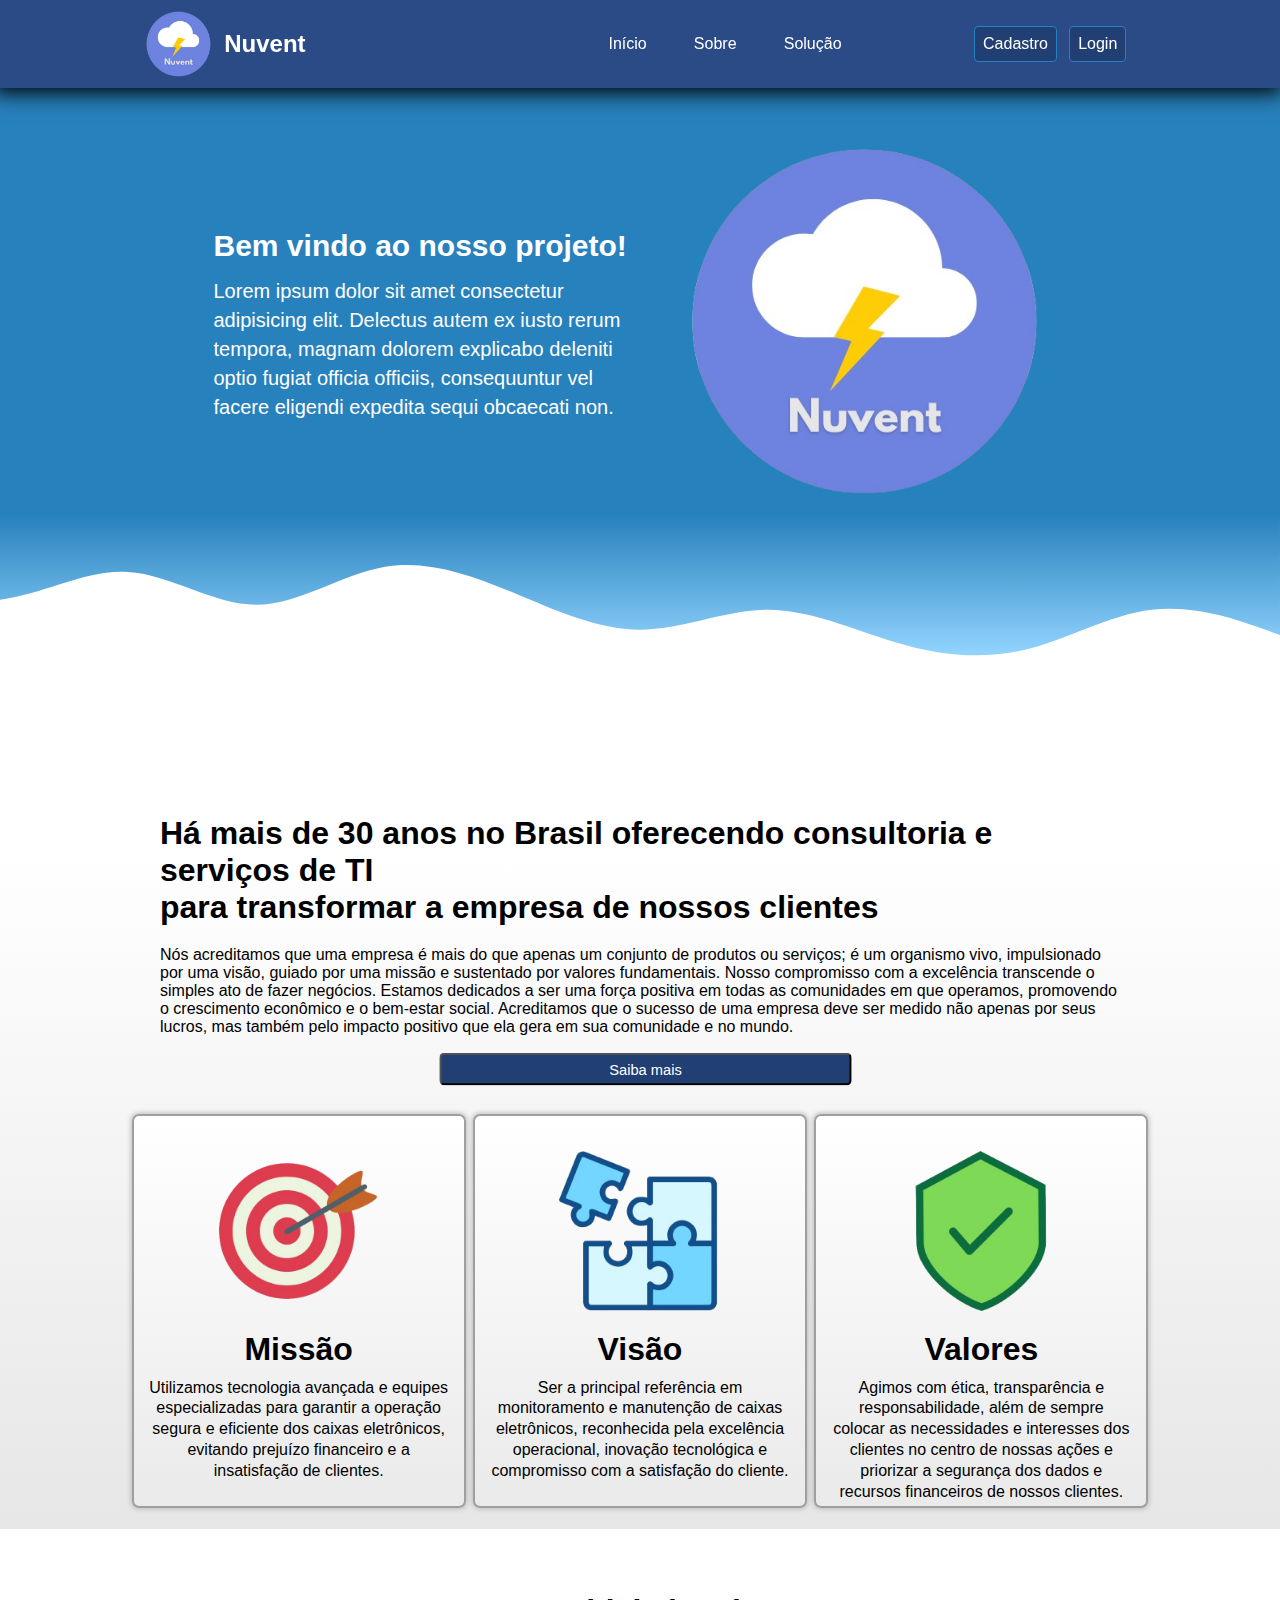
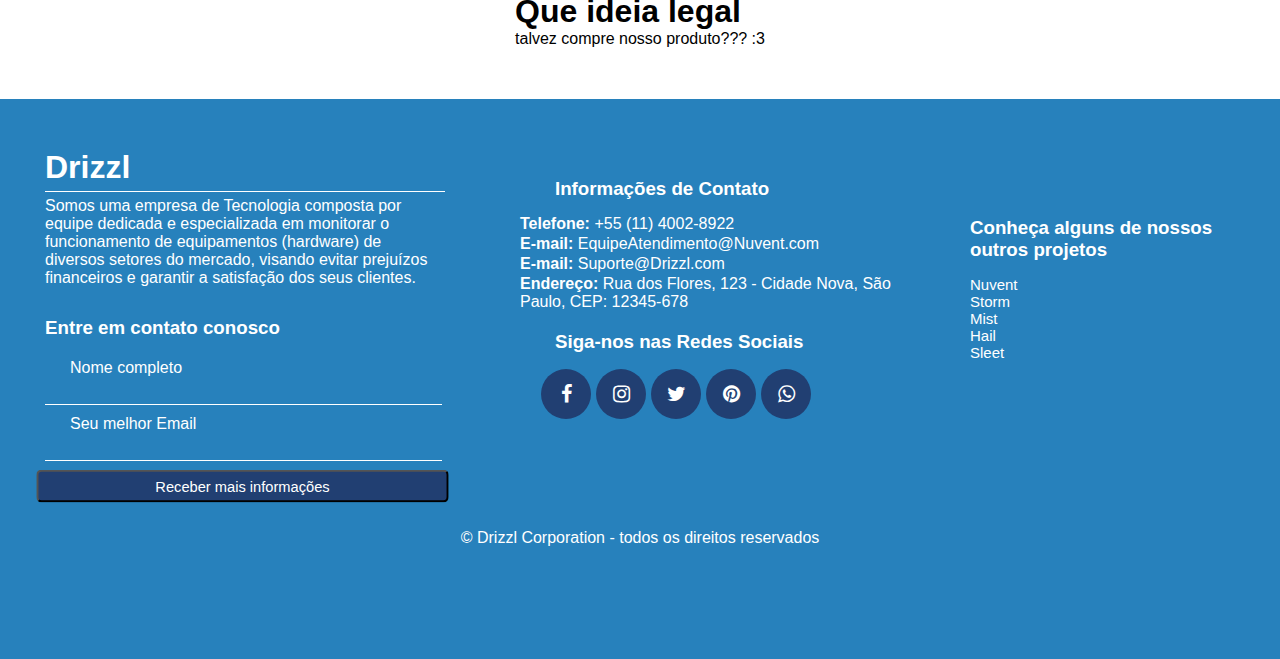
==== index.html @ a935437d "alterações no layout" ====
<!DOCTYPE html>
<html lang="pt-br">
	<head>
		<meta charset="UTF-8" />
		<meta name="viewport" content="width=device-width, initial-scale=1.0" />
		<link rel="stylesheet" href="style.css" />
		<link rel="stylesheet" href="footer.css">
		<link rel="shortcut icon" href="assets/logo-nuvent.png" type="image/x-icon">

		<link rel='stylesheet' href='//maxcdn.bootstrapcdn.com/font-awesome/4.3.0/css/font-awesome.min.css'>
		<title>Home | Nuvent</title>
	</head>
	<body>
		<section class="header">
			<div class="branding">
				<img src="assets/logo-nuvent.png" alt="Logo" />
				<h2>Nuvent</h2>
			</div>
			<ul>
				<li>Início</li>
				<li>Sobre</li>
				<li>Solução</li>
			</ul>
			<div class="loginCadastro">
				<span>Cadastro</span>
				<span><a href="login.html">Login</a></span>
			</div>
		</section>

		<section class="conteudo">
			<div class="banner">
				<div class="textoBanner">
					<h1>Bem vindo ao nosso projeto!</h1>
					<p>Lorem ipsum dolor sit amet consectetur adipisicing elit. Delectus autem ex iusto rerum tempora, magnam dolorem explicabo deleniti optio fugiat officia officiis, consequuntur vel facere eligendi expedita sequi obcaecati non.</p>
				</div>
				<div class="logoBanner">
					<img src="assets/logo-nuvent.png" alt="">
				</div>
			</div>
			
			<img src="assets/wave.svg" alt="">

			<div class="sobre">

				<div class="sobre_introducao">

					<h1 class="sobre_headline">Há mais de 30 anos no Brasil oferecendo consultoria e serviços de TI<br>para transformar a empresa de nossos clientes</h1>
					<p class="sobre_descricao">Nós acreditamos que uma empresa é mais do que apenas um conjunto de produtos ou serviços; é um organismo vivo, impulsionado por uma visão, guiado por uma missão e sustentado por valores fundamentais. Nosso compromisso com a excelência transcende o simples ato de fazer negócios. Estamos dedicados a ser uma força positiva em todas as comunidades em que operamos, promovendo o crescimento econômico e o bem-estar social. Acreditamos que o sucesso de uma empresa deve ser medido não apenas por seus lucros, mas também pelo impacto positivo que ela gera em sua comunidade e no mundo.</p>

					<button>Saiba mais</button>
					
				</div>
				



				<div class="sobre_missao">
					<div class="item">
						<img src="assets/Missao.png" alt="Missão">
						<h1>Missão</h1>
						<p>Utilizamos tecnologia avançada e equipes especializadas para garantir a operação segura e eficiente dos caixas eletrônicos, evitando prejuízo financeiro e a insatisfação de clientes.</p>
					</div>

					<div class="item">
						<img src="assets/Valores.png" alt="Visão">
						<h1>Visão</h1>
						<p>Ser a principal referência em monitoramento e manutenção de caixas eletrônicos, reconhecida pela excelência operacional, inovação tecnológica e compromisso com a satisfação do cliente.</p>
					</div>

					<div class="item">
						<img src="assets/Visao.png" alt="Valores">
						<h1>Valores</h1>
						<p>Agimos com ética, transparência e responsabilidade, além de sempre colocar as necessidades e interesses dos clientes no centro de nossas ações e priorizar a segurança dos dados e recursos financeiros de nossos clientes.</p>
					</div>
				</div>
				
			</div>

				<!--  TEXTO PARA PREENCHER O SOBRE
					missão:
					Utilizamos tecnologia avançada e equipes especializadas para garantir a operação segura e eficiente dos caixas eletrônicos, evitando prejuízo financeiro e a insatisfação de clientes.

					visão:
					Ser a principal referência em monitoramento e manutenção de caixas eletrônicos, reconhecida pela excelência operacional, inovação tecnológica e compromisso com a satisfação do cliente.

					valores:
					Agimos com ética, transparência e responsabilidade, além de sempre colocar as necessidades e interesses dos clientes no centro de nossas ações e priorizar a segurança dos dados e recursos financeiros de nossos clientes. 
				-->
			</div>

			<div class="solucao">
				<h1>Que ideia legal</h1>
				<p>talvez compre nosso produto??? :3</p>
			</div>
		</section>

		<section class="footer">
			<div class="conteudo">
				<div class="sobre_empresa">
					<h1>Drizzl</h1>
					<p class="descriao_empresa">Somos uma empresa de Tecnologia composta por equipe dedicada e especializada em monitorar o funcionamento de equipamentos (hardware) de diversos setores do mercado, visando evitar prejuízos financeiros e garantir a satisfação dos seus clientes.</p>
	
					<div class="entre_em_contato">
						<h3>Entre em contato conosco</h3>
						
	
							<p>Nome completo</p>
							<input type="text" id="nome_para_contato"/>
						
							<p>Seu melhor Email</p>
							<input type="text" id="email_para_contato"/>
						
	
						<button onclick="ReceberMaisInformacoes()">Receber mais informações</button>
					</div>
					
				</div>
	
				<div class="links">
					<div class="texto">
						<h3>Informações de Contato</h3>
						<p><b>Telefone:</b> +55 (11) 4002-8922</p>
						<p><b>E-mail:</b> EquipeAtendimento@Nuvent.com</p>
						<p><b>E-mail:</b> Suporte@Drizzl.com</p>
						<p><b>Endereço:</b> Rua dos Flores, 123 - Cidade Nova, São Paulo, CEP: 12345-678</p>
	
						<h3>Siga-nos nas Redes Sociais</h3>
							 <!--Insira este link entre as tags <head> do seu html p exibir os icones-->
			
								<!-- -->
									<ul class="redes-sociais">
								
									<li><a href="link" target="_blank"><i class="fa fa-facebook"></i></a></li> 
									<li><a href="link" target="_blank"><i class="fa fa-instagram"></i></a></li>  
									<li><a href="link" target="_blank"><i class="fa fa-twitter"></i></a></li>   
									<li><a href="link" target="_blank"><i class="fa fa-pinterest"></i></a></li>  
									<li><a href="link" target="_blank"><i class="fa fa-whatsapp"></i></a></li>  
								
									</ul>
								
					</div>
					<div class="lista">
						<h3>Conheça alguns de nossos outros projetos</h3> <!-- tudo com tema de chuva pra combinar kkkk-->
						<p>Nuvent</p>
						<p>Storm</p><!-- Tempestade -->
						<p>Mist</p><!-- Neblina -->
						<p>Hail</p> <!-- Granizo -->
						<p>Sleet</p> <!-- Chuva congelada -->
					</div>
				</div>
			</div>
			 
	
			<p style="color: #fff;">&copy; Drizzl Corporation - todos os direitos reservados</p>
	
		</section>
	</body>
</html>
---- style.css ----
* {
    margin: 0;
    font-family: "Roboto", sans-serif;
}

a {
    text-decoration: none;
    color: inherit;
}

/* Bloco Header - Início */

.header {
    background-color: #2a4b85;
    display: flex;
    flex-direction: row;
    width: 100%;
    padding: 0.5% 0;
    align-items: center;
    justify-content: space-around;

    position: fixed;
    top: 0;
    left: 0;
    width: 100%;
    z-index: 999;
    box-shadow: -3px 0px 20px 5px;
}

ul {
    display: flex;
    justify-content: space-around;
    list-style: none;
    padding: 0.36%;
    color: white;
    border-radius: 4px;
}

li {
    margin: 0 10%;
    padding: 7%;
    transition: all 0.2s ease-in-out;
}

li:hover {
    background-color: #213f72;
    border-radius: 5px;
    box-shadow: 0 0 3px black;
    cursor: pointer;
    transform: scale(110%);
    transition: all 0.3s ease-in-out;
}

.loginCadastro {
    display: flex;
    justify-content: end;
    width: 10%;
}

.loginCadastro span {
    margin-right: 10%;
    color: white;
    background-color: #213f72;
    padding: 6%;
    border-radius: 4px;
    border: solid #2781bc;
    border-width: 1px;
    transition: all 0.2s ease-in-out;
}

.loginCadastro span:hover {
    box-shadow: 0 0 3px black;
    cursor: pointer;
    transform: scale(110%);
    transition: all 0.2s ease-in-out;
}

.header .branding img {
    height: 4.7rem;
    margin-right: 5%;
}

.branding {
    display: flex;
    align-items: center;
    color: white;
}

a{
    color: #fff;
    text-decoration: none;
}
/* Bloco Header - Fim */

section.conteudo {
    margin-bottom: 4%;
    display: flex;
    justify-content: center;
    flex-direction: column;
    align-items: center;
}

section.conteudo div {
    margin: 0 0;
    margin-top: 5%;
}

/* BANNER */

.banner {
    display: flex;
    flex-direction: row;
    align-items: center;
    justify-content: center;
    height: 50vh;
    width: 100%;
    background-color: #2781bc;
    margin: 0;
    color: white;
    transform: translate(0, 2px);
    box-shadow: 0 -400px 0 200px #2781bc;
}

.textoBanner h1, .textoBanner p {
    margin: 2% 0;
    margin-right: 5%;
    line-height: 145%;
    font-size: 20px;
}

.textoBanner h1 {
    font-size: 30px;
}

section.conteudo img {
    z-index: 2;
}

.textoBanner {
    width: 35%;
}

.logoBanner img {
    height: 45vh;
}

/* SOBRE */

.conteudo .sobre {
    display: flex;
    align-items: center;
    justify-content: center;
    flex-direction: column;
    width: 100%;
    height: 800px;

    background: rgb(230,230,230);
    background: linear-gradient(0deg, rgba(230,230,230,0.9853992622439601) 0%, rgba(255,255,255,1) 85%);
    
}

.conteudo .sobre .sobre_introducao{
    display: flex;
    align-items: center;
    justify-content: center;
    flex-direction: column;
    width: 75%;
}

.conteudo .sobre .sobre_introducao p{
    margin-top: 20px;
    margin-bottom: 10px;
}

.conteudo .sobre .sobre_introducao button{
    margin-top: 8px;
    margin-bottom: 30px;
}
.conteudo .sobre_missao{
    
    display: flex;
    justify-content: space-around;
    align-items: start;
    width: 80%;
    height: auto;
    margin-top: 0;
}

.conteudo .sobre .item {
    display: flex;
    align-items: center;
    justify-content: start;
    flex-direction: column;
    border: solid rgb(159, 159, 159);
    border-width: 2px;
    border-radius: 7px;
    margin-top: 0;


    width: 300px;
    height: 360px;

    padding: 15px;

    box-shadow: #bbbaba 0px 0px 5px 1px;
}

.conteudo .sobre #facaParte{
    margin-top: 20px;
    margin-bottom: 10px;
}
.conteudo .sobre .item img {
    width: 200px;
    object-fit: cover;
}

.conteudo .sobre .item p {
    text-align: center;
    line-height: 130%;
    margin-top: 10px;
}

.conteudo .sobre .item {
    background: rgb(255,255,255);
    background: linear-gradient(180deg, rgba(255,255,255,1) 0%, rgb(234, 234, 234) 100%); 
    
}
---- footer.css ----
*{
    margin: 0;
    font-family: "Roboto", sans-serif;
}
.footer{
    
    background-color: #2781bc;

    display: flex;
    align-items: center;
    justify-content: start;
    flex-direction: column;

    padding-top: 20px;

    height: 60vh;
}
.footer .conteudo{
    display: flex;
    flex-direction: row;
}
/* SOBRE A EMPRESA*/

.footer .conteudo .sobre_empresa{
    width: 400px;
    height: 350px;
    color: #fff;

    padding: 30px;
}

.footer .conteudo .sobre_empresa .descriao_empresa{
    border-top: 1px solid #fff;
    margin-top: 5px;
    padding-top: 5px;
    
}


.footer .conteudo .sobre_empresa .entre_em_contato{
    margin-top: 30px;
    
}

.footer .conteudo .sobre_empresa .entre_em_contato h3{
    margin-bottom: 20px;
}

input{
    
    border: none; /* Remove as bordas padrão */
    border-bottom: 1px solid white; /* Define a borda inferior branca com 1 pixel de largura */
    outline: none; /* Remove a borda de foco quando o input está selecionado */
    color: #fff;
    background-color: #2781bc;
    width: 375px;
    height: 25px;
    padding-left: 20px; 
    margin-bottom: 10px;
}

.footer .conteudo .sobre_empresa .entre_em_contato p{
    
    padding-left: 10px;
    margin: 0 0 0 15px ;
     /*pro conteúdo ficar com aquela estilização de invadir o campo anterior*/
    

}

button{
    background-color: #213f72;
    color: #fff;
    width: 375px;
    height: 30px;
    border-radius: 5px;
    cursor: pointer;
    transform: scale(110%);
    transition: all 0.3s ease-in-out;

    margin-left: 10px;
}

/* LINKS */
.footer .conteudo .links{
    width: 750px;
    height: 300px;
    display: flex;
    align-items: center;
    justify-content: space-around;
   
    color:#fff; 
    padding: 20px;
}

.footer .conteudo .links .lista{
    width: 250px;
    
}

.footer .conteudo .links .lista h3{
    margin-bottom: 15px;
}

.footer .conteudo .links .texto h3{
    margin-bottom: 15px;
    margin-top: 20px;
    margin-left: 35px;
}

.footer .conteudo .links .lista p{
    cursor: pointer;
    font-size: 15px;
    
}

.footer .conteudo .links .lista p:hover{
    background-color: #213f72;
    padding-left: 15px;
}

.footer .conteudo .links .texto{
    width: 400px;
}

.footer .conteudo .links .texto p{
    margin-top: 2px;
}

/* -------------- ICONES DE REDES SOCIAIS ---------------- */
/**/.redes-sociais {
 
    list-style: none;
    display: table;
    margin: 0;
    width: 100%;
    justify-content: start;
  }
  
  .redes-sociais li {
  
    display: inline-block;
    padding: 0;
    margin-right: -15px;
    margin-left: 20px;
  }
   
  .redes-sociais li a {
  
    font-size: 20px;
    display: block;
    text-align: center;
    border-radius: 50px;
    width: 50px;
    height: 50px;
    line-height: 50px;
    background:#213f72;
    color: #ffffff;
    transition: 0.2s;
  
  }
  
  .redes-sociais li a i {
    line-height: 50px !important;
  }
  
  .redes-sociais.vertical {
    width: 50px;
  }

  .redes-sociais.vertical li a {
    background:#213f72;
    color: #ffffff;
  }
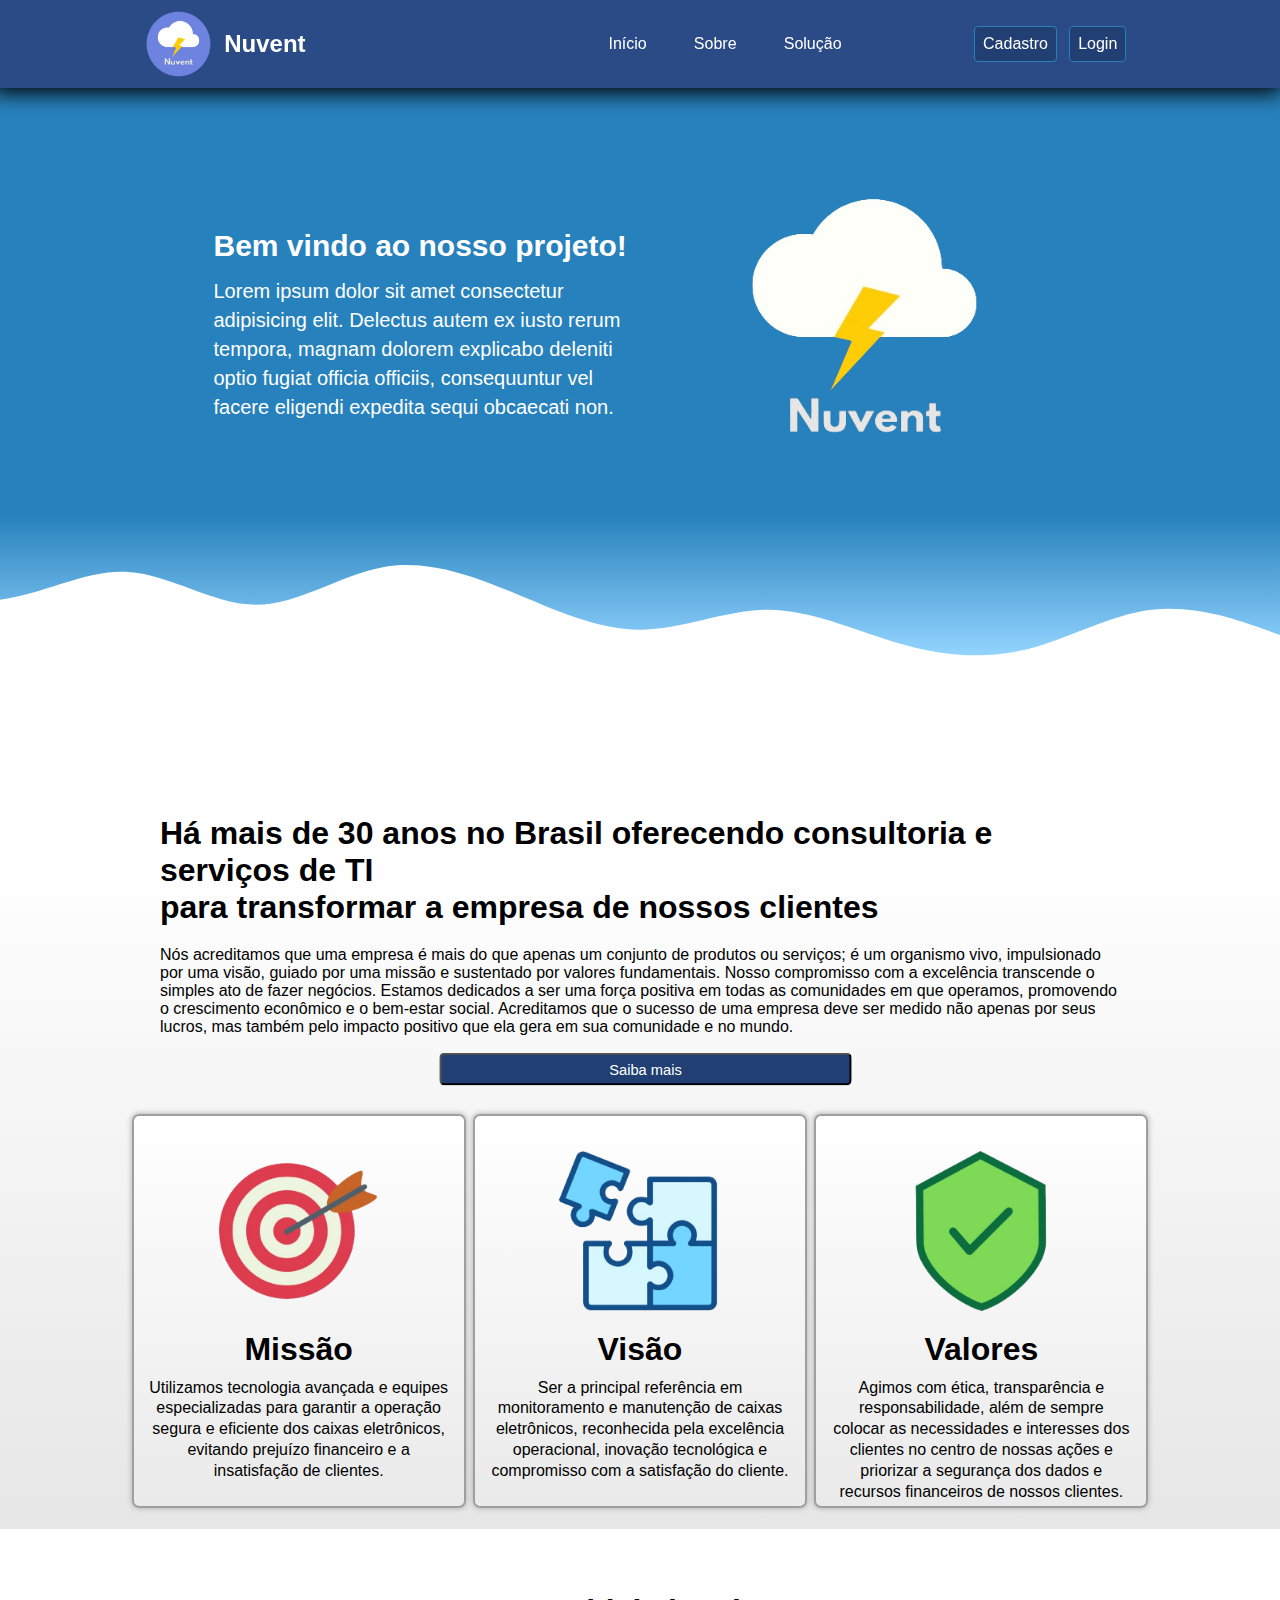
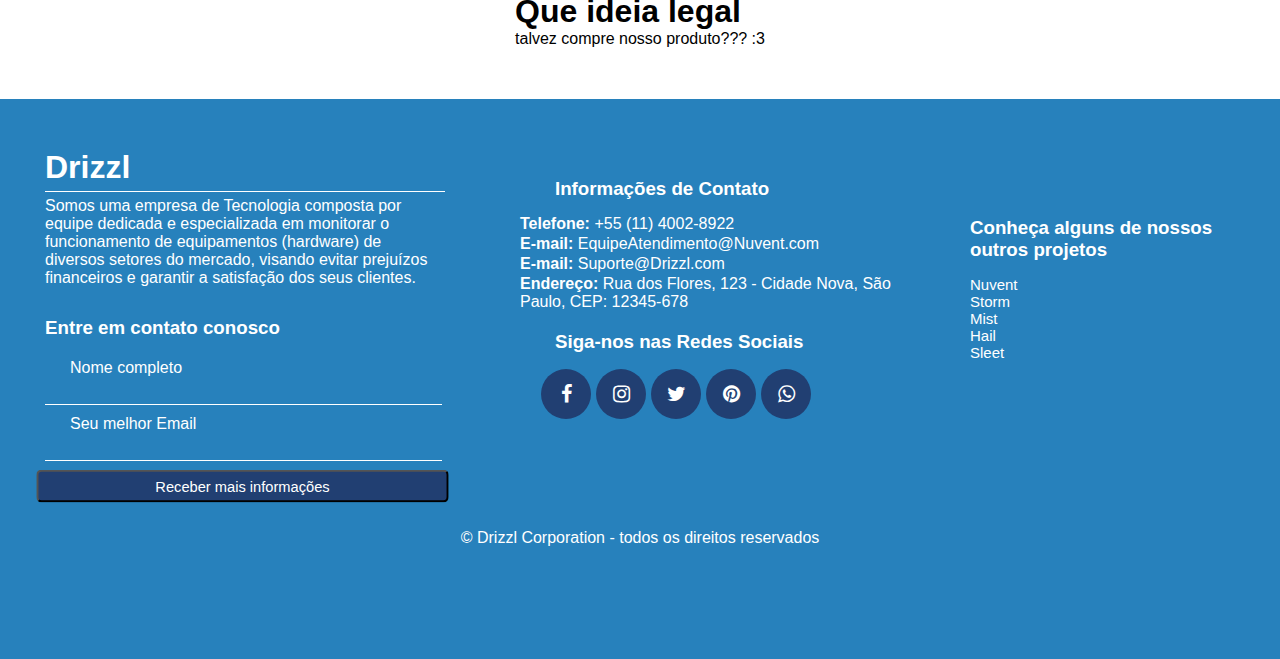
==== commit a46b2e62: "Alteração logo index" ====
--- a/index.html
+++ b/index.html
@@ -34,7 +34,7 @@
 					<p>Lorem ipsum dolor sit amet consectetur adipisicing elit. Delectus autem ex iusto rerum tempora, magnam dolorem explicabo deleniti optio fugiat officia officiis, consequuntur vel facere eligendi expedita sequi obcaecati non.</p>
 				</div>
 				<div class="logoBanner">
-					<img src="assets/logo-nuvent.png" alt="">
+					<img src="assets/logo-nuvent-semFundo.png" alt="">
 				</div>
 			</div>
 			
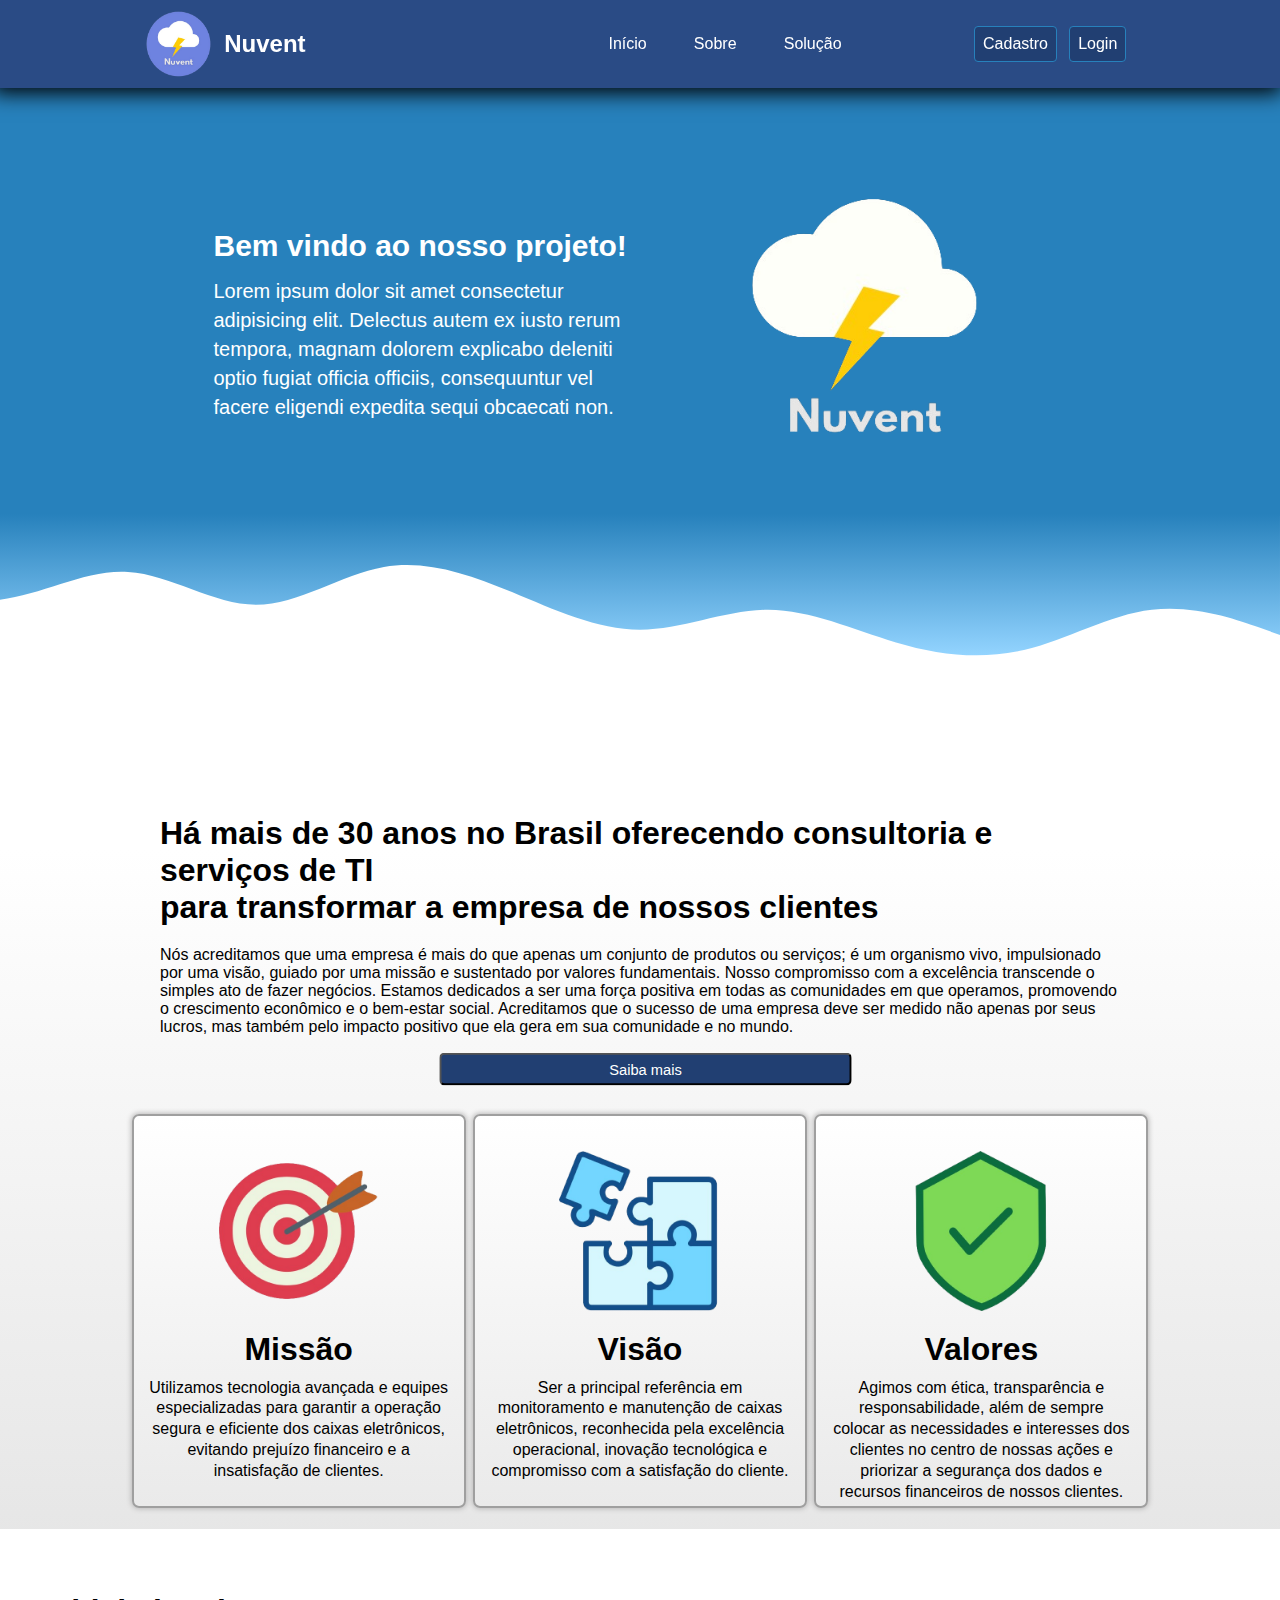
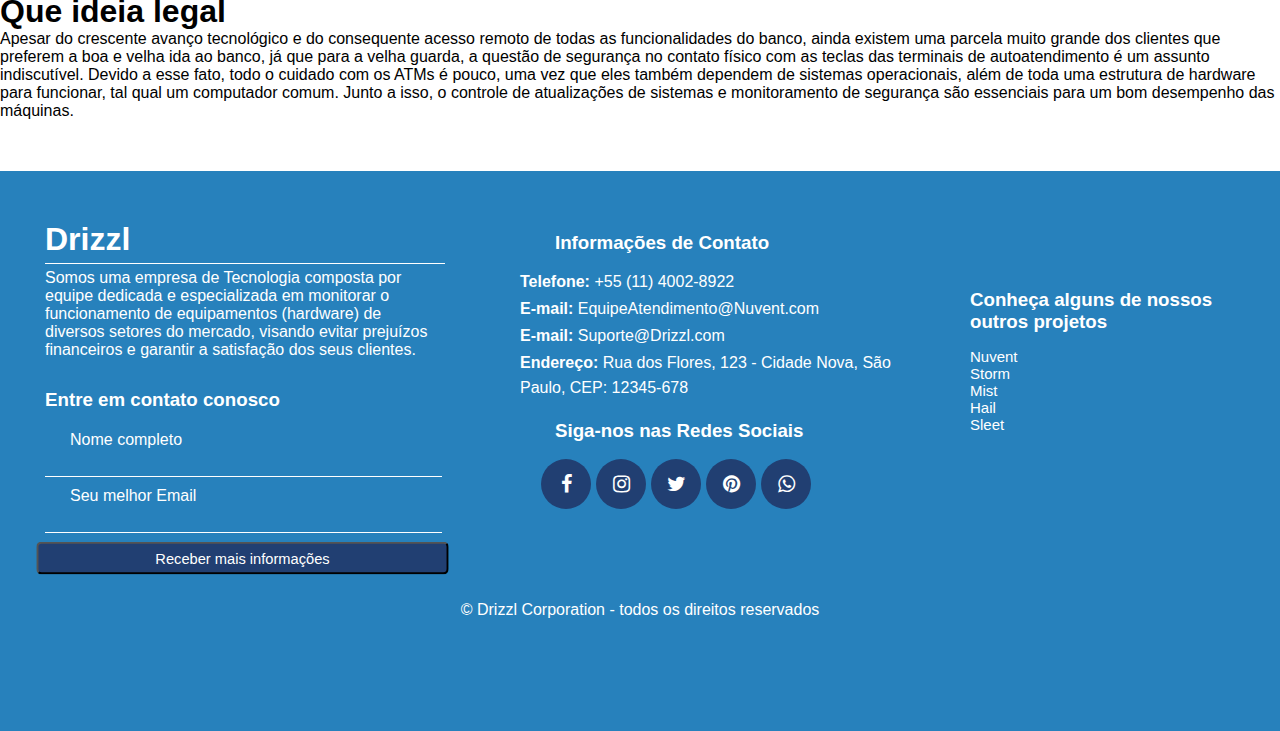
==== commit 6401d1eb: "texto problema-solução" ====
--- a/index.html
+++ b/index.html
@@ -76,21 +76,11 @@
 				
 			</div>
 
-				<!--  TEXTO PARA PREENCHER O SOBRE
-					missão:
-					Utilizamos tecnologia avançada e equipes especializadas para garantir a operação segura e eficiente dos caixas eletrônicos, evitando prejuízo financeiro e a insatisfação de clientes.
-
-					visão:
-					Ser a principal referência em monitoramento e manutenção de caixas eletrônicos, reconhecida pela excelência operacional, inovação tecnológica e compromisso com a satisfação do cliente.
-
-					valores:
-					Agimos com ética, transparência e responsabilidade, além de sempre colocar as necessidades e interesses dos clientes no centro de nossas ações e priorizar a segurança dos dados e recursos financeiros de nossos clientes. 
-				-->
 			</div>
 
 			<div class="solucao">
 				<h1>Que ideia legal</h1>
-				<p>talvez compre nosso produto??? :3</p>
+				<p>Apesar do crescente avanço tecnológico e do consequente acesso remoto de todas as funcionalidades do banco, ainda existem uma parcela muito grande dos clientes que preferem a boa e velha ida ao banco, já que para a velha guarda, a questão de segurança no contato físico com as teclas das terminais de autoatendimento  é um assunto indiscutível. Devido a esse fato, todo o cuidado com os ATMs é pouco, uma vez que eles também dependem de sistemas operacionais, além de toda uma estrutura de hardware para funcionar, tal qual um computador comum. Junto a isso, o controle de atualizações de sistemas e monitoramento de segurança são essenciais para um bom desempenho das máquinas.</p>
 			</div>
 		</section>
 
--- a/footer.css
+++ b/footer.css
@@ -125,6 +125,7 @@
 
 .footer .conteudo .links .texto p{
     margin-top: 2px;
+    line-height: 25px;
 }
 
 /* -------------- ICONES DE REDES SOCIAIS ---------------- */
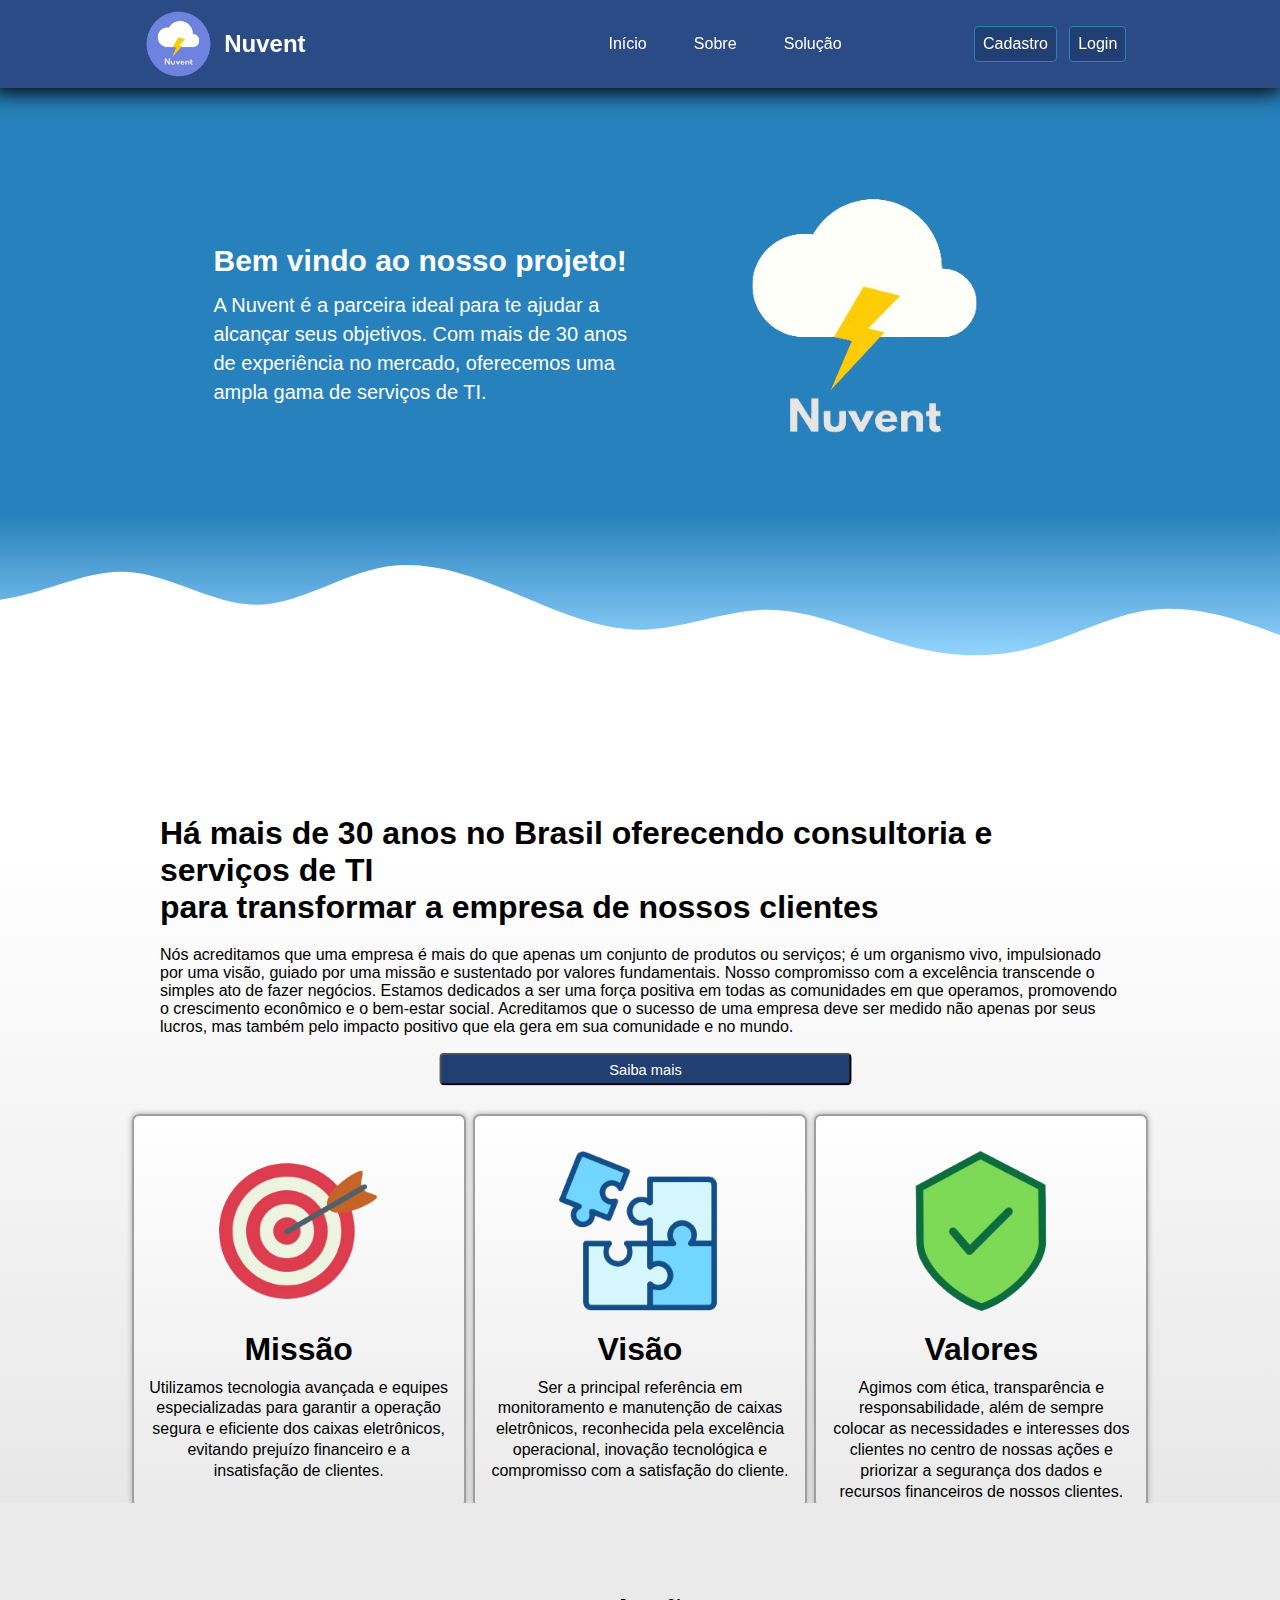
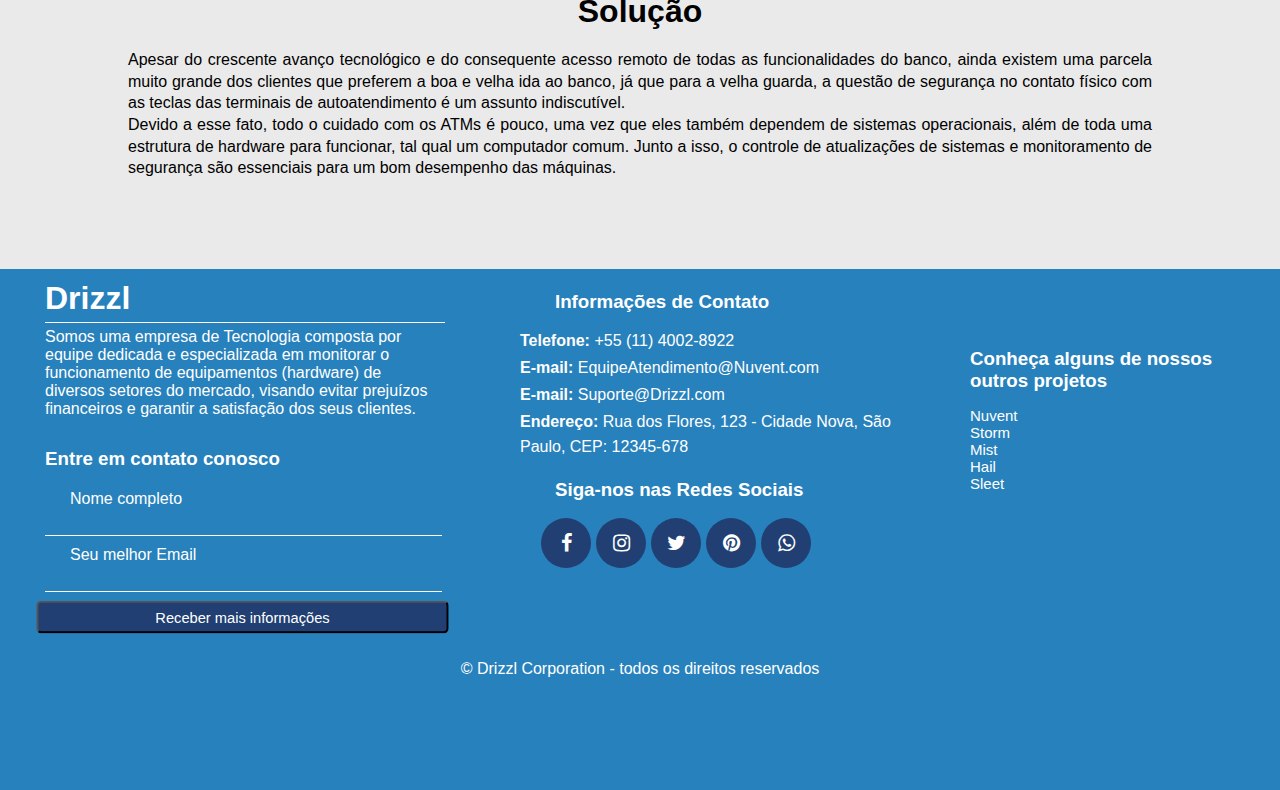
==== commit 644c9546: "adição de um texto ao banner e ajustes na solução" ====
--- a/index.html
+++ b/index.html
@@ -31,7 +31,7 @@
 			<div class="banner">
 				<div class="textoBanner">
 					<h1>Bem vindo ao nosso projeto!</h1>
-					<p>Lorem ipsum dolor sit amet consectetur adipisicing elit. Delectus autem ex iusto rerum tempora, magnam dolorem explicabo deleniti optio fugiat officia officiis, consequuntur vel facere eligendi expedita sequi obcaecati non.</p>
+					<p>A Nuvent é a parceira ideal para te ajudar a alcançar seus objetivos. Com mais de 30 anos de experiência no mercado, oferecemos uma ampla gama de serviços de TI.</p>
 				</div>
 				<div class="logoBanner">
 					<img src="assets/logo-nuvent-semFundo.png" alt="">
@@ -51,9 +51,6 @@
 					
 				</div>
 				
-
-
-
 				<div class="sobre_missao">
 					<div class="item">
 						<img src="assets/Missao.png" alt="Missão">
@@ -79,8 +76,9 @@
 			</div>
 
 			<div class="solucao">
-				<h1>Que ideia legal</h1>
-				<p>Apesar do crescente avanço tecnológico e do consequente acesso remoto de todas as funcionalidades do banco, ainda existem uma parcela muito grande dos clientes que preferem a boa e velha ida ao banco, já que para a velha guarda, a questão de segurança no contato físico com as teclas das terminais de autoatendimento  é um assunto indiscutível. Devido a esse fato, todo o cuidado com os ATMs é pouco, uma vez que eles também dependem de sistemas operacionais, além de toda uma estrutura de hardware para funcionar, tal qual um computador comum. Junto a isso, o controle de atualizações de sistemas e monitoramento de segurança são essenciais para um bom desempenho das máquinas.</p>
+				<h1>Solução</h1>
+				<p>Apesar do crescente avanço tecnológico e do consequente acesso remoto de todas as funcionalidades do banco, ainda existem uma parcela muito grande dos clientes que preferem a boa e velha ida ao banco, já que para a velha guarda, a questão de segurança no contato físico com as teclas das terminais de autoatendimento  é um assunto indiscutível.</p>
+				<p>Devido a esse fato, todo o cuidado com os ATMs é pouco, uma vez que eles também dependem de sistemas operacionais, além de toda uma estrutura de hardware para funcionar, tal qual um computador comum. Junto a isso, o controle de atualizações de sistemas e monitoramento de segurança são essenciais para um bom desempenho das máquinas.</p>
 			</div>
 		</section>
 
--- a/style.css
+++ b/style.css
@@ -224,4 +224,25 @@
     background: rgb(255,255,255);
     background: linear-gradient(180deg, rgba(255,255,255,1) 0%, rgb(234, 234, 234) 100%); 
     
+}
+
+/* SOLUÇÃO */
+.solucao {
+    display: flex;
+    flex-direction: column;
+    justify-content: center;
+    align-items: center;
+    background-color: rgb(234, 234, 234);
+    box-shadow: 0 0 0 90px rgb(234, 234, 234);
+}
+
+.solucao h1{
+    text-align: center;
+    margin-bottom: 1.5%;
+}
+
+.solucao p {
+    text-align: justify;
+    margin: 0 10%;
+    line-height: 135%;
 }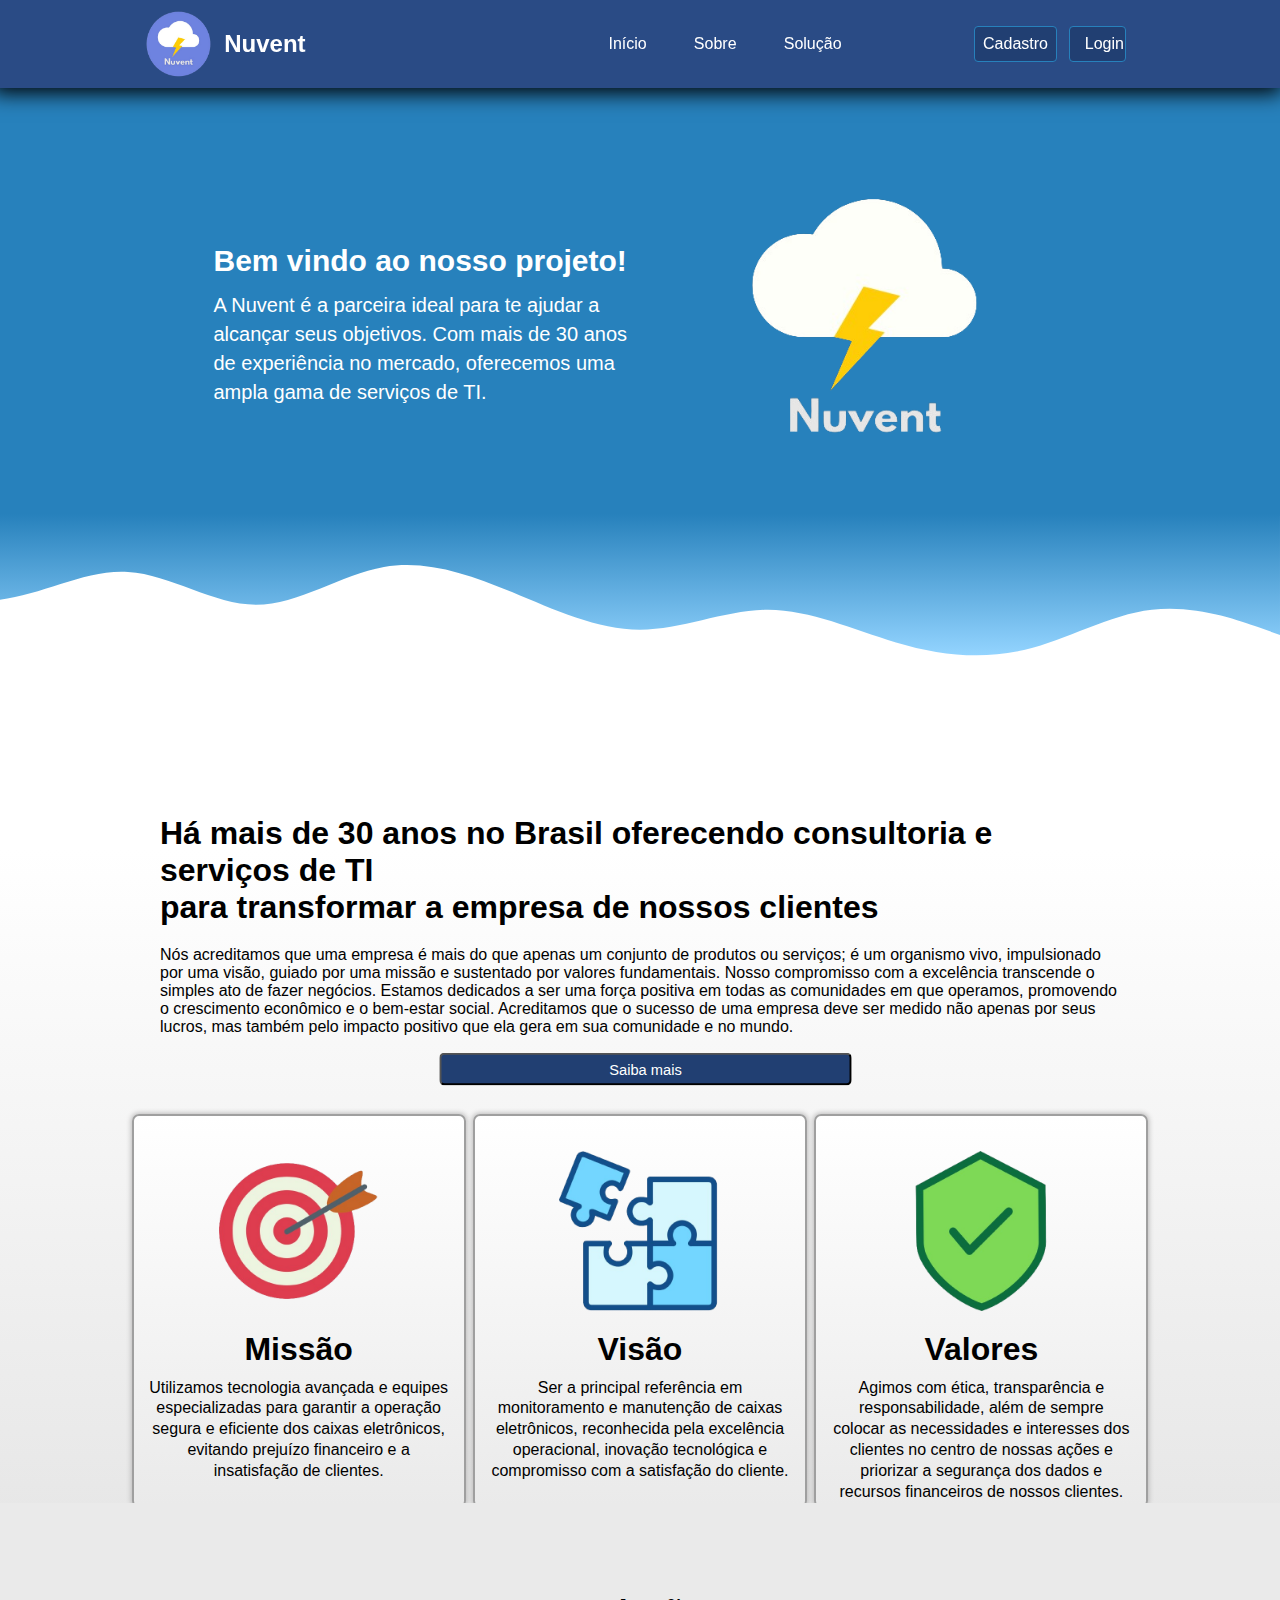
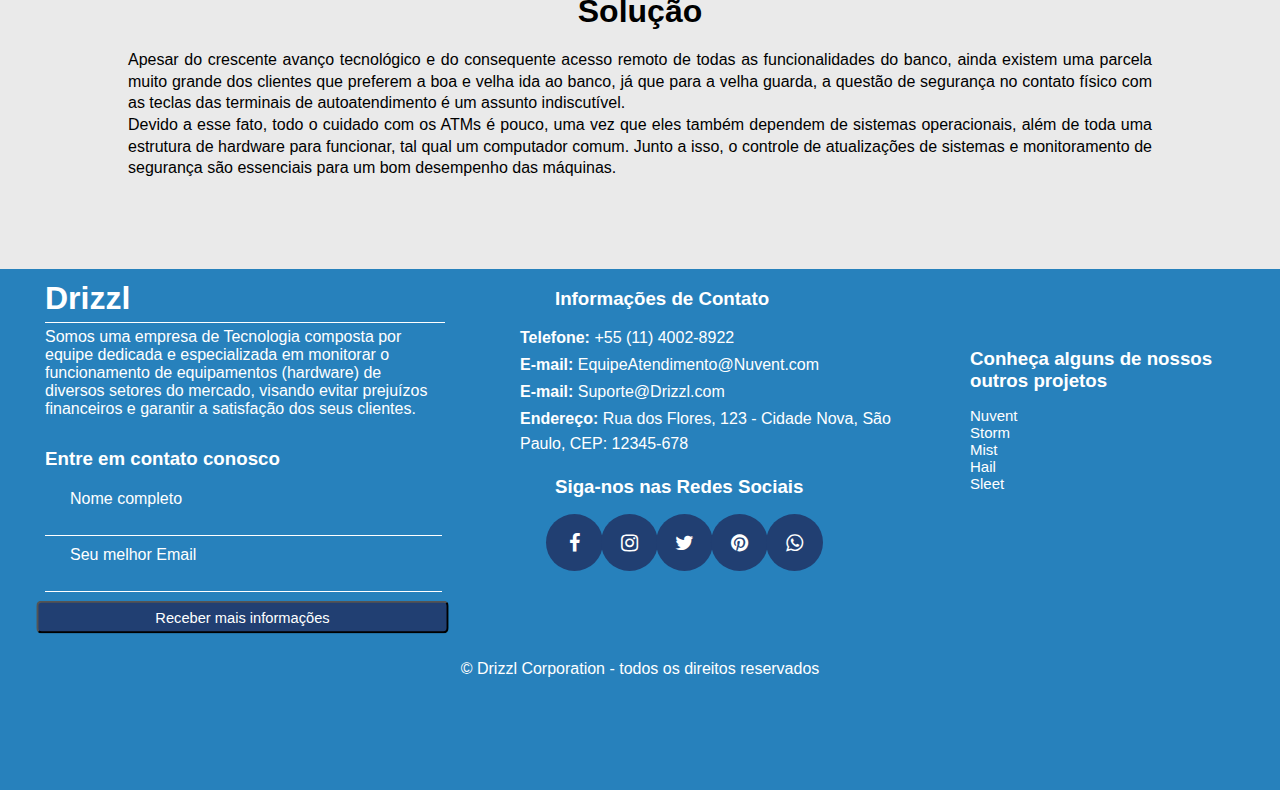
==== commit 77926178: "adição de links que levam a certas partes da página" ====
--- a/index.html
+++ b/index.html
@@ -17,9 +17,9 @@
 				<h2>Nuvent</h2>
 			</div>
 			<ul>
-				<li>Início</li>
-				<li>Sobre</li>
-				<li>Solução</li>
+				<a href="#banner"><li>Início</li></a>
+				<a href="#sobre"><li>Sobre</li></a>
+				<a href="#solucao"><li>Solução</li></a>
 			</ul>
 			<div class="loginCadastro">
 				<span>Cadastro</span>
@@ -27,7 +27,7 @@
 			</div>
 		</section>
 
-		<section class="conteudo">
+		<section class="conteudo" id="banner">
 			<div class="banner">
 				<div class="textoBanner">
 					<h1>Bem vindo ao nosso projeto!</h1>
@@ -40,7 +40,7 @@
 			
 			<img src="assets/wave.svg" alt="">
 
-			<div class="sobre">
+			<div class="sobre" id="sobre">
 
 				<div class="sobre_introducao">
 
@@ -68,11 +68,11 @@
 						<img src="assets/Visao.png" alt="Valores">
 						<h1>Valores</h1>
 						<p>Agimos com ética, transparência e responsabilidade, além de sempre colocar as necessidades e interesses dos clientes no centro de nossas ações e priorizar a segurança dos dados e recursos financeiros de nossos clientes.</p>
+						<div id="solucao"></div>
 					</div>
 				</div>
 				
 			</div>
-
 			</div>
 
 			<div class="solucao">
--- a/style.css
+++ b/style.css
@@ -1,6 +1,7 @@
 * {
     margin: 0;
     font-family: "Roboto", sans-serif;
+    scroll-behavior: smooth;
 }
 
 a {
@@ -36,13 +37,14 @@
     border-radius: 4px;
 }
 
-li {
+a {
     margin: 0 10%;
     padding: 7%;
     transition: all 0.2s ease-in-out;
-}
-
-li:hover {
+    text-align: center;
+}
+
+a:hover {
     background-color: #213f72;
     border-radius: 5px;
     box-shadow: 0 0 3px black;
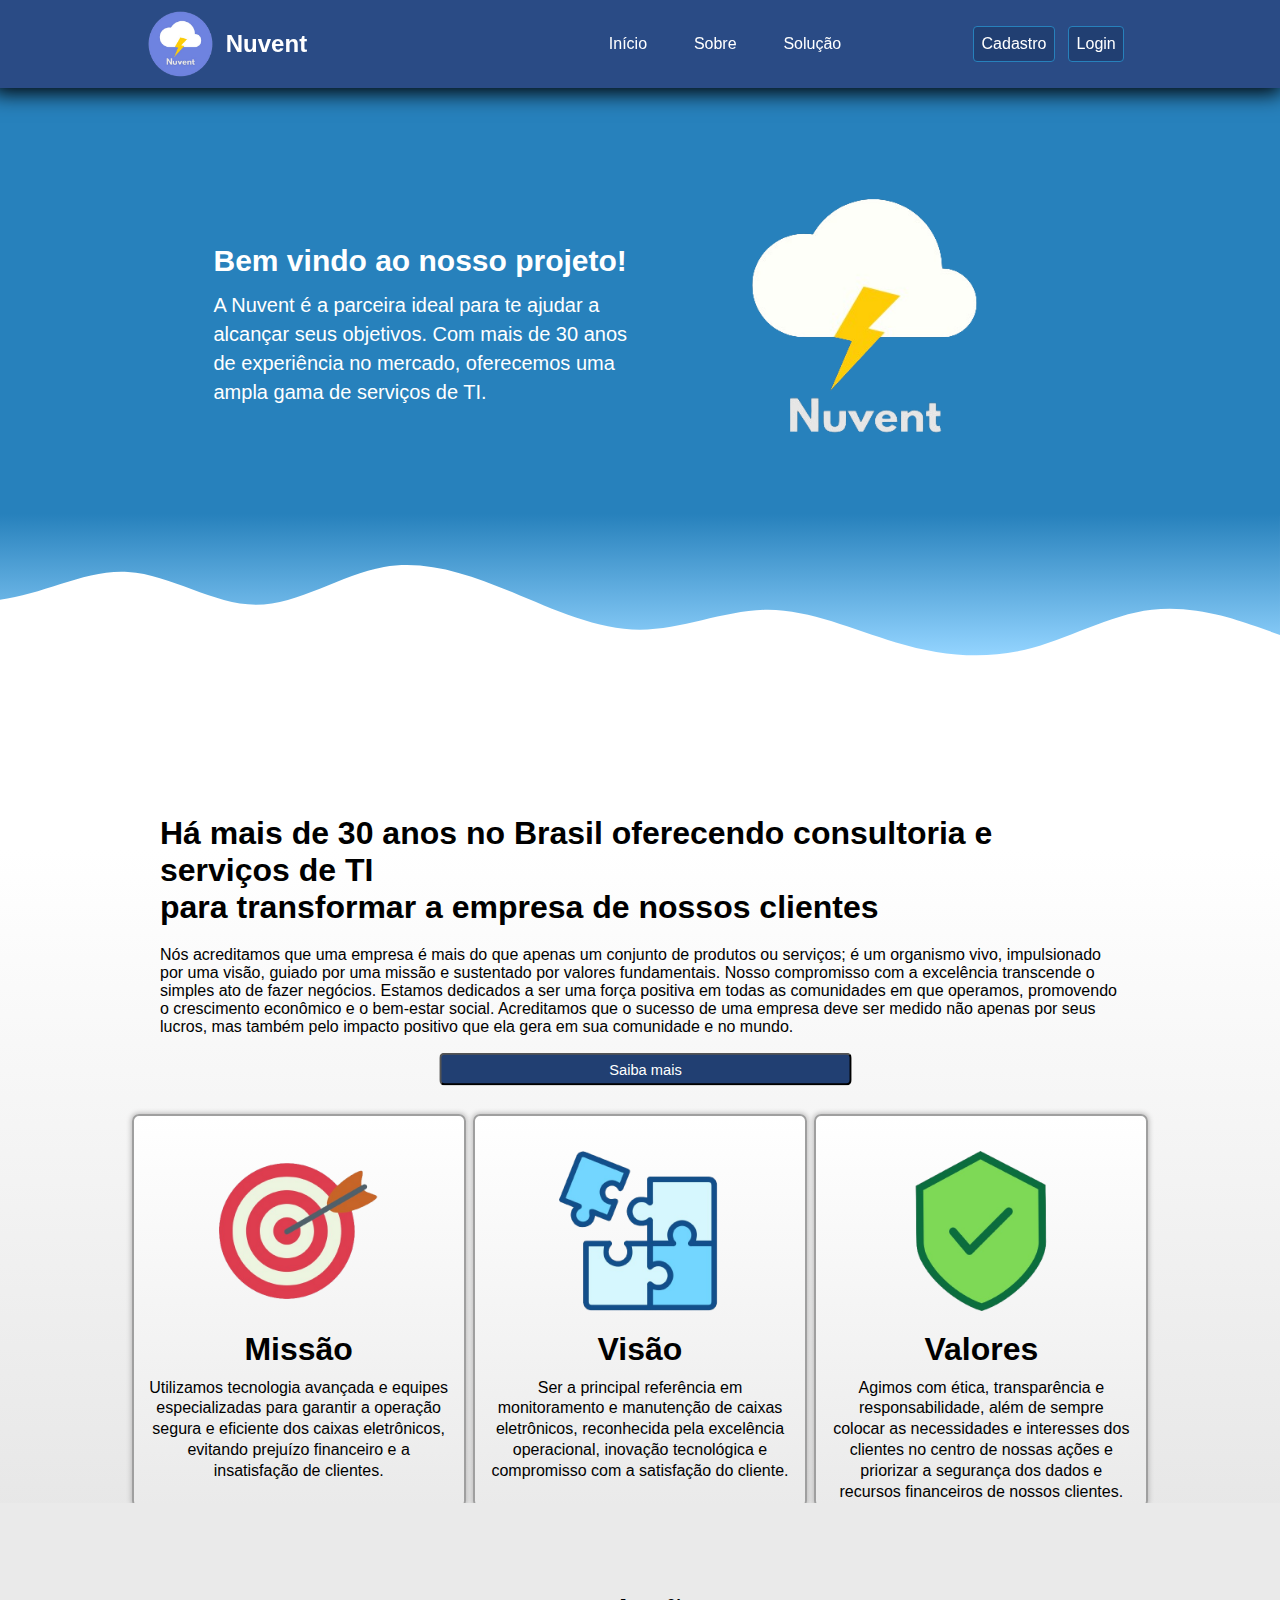
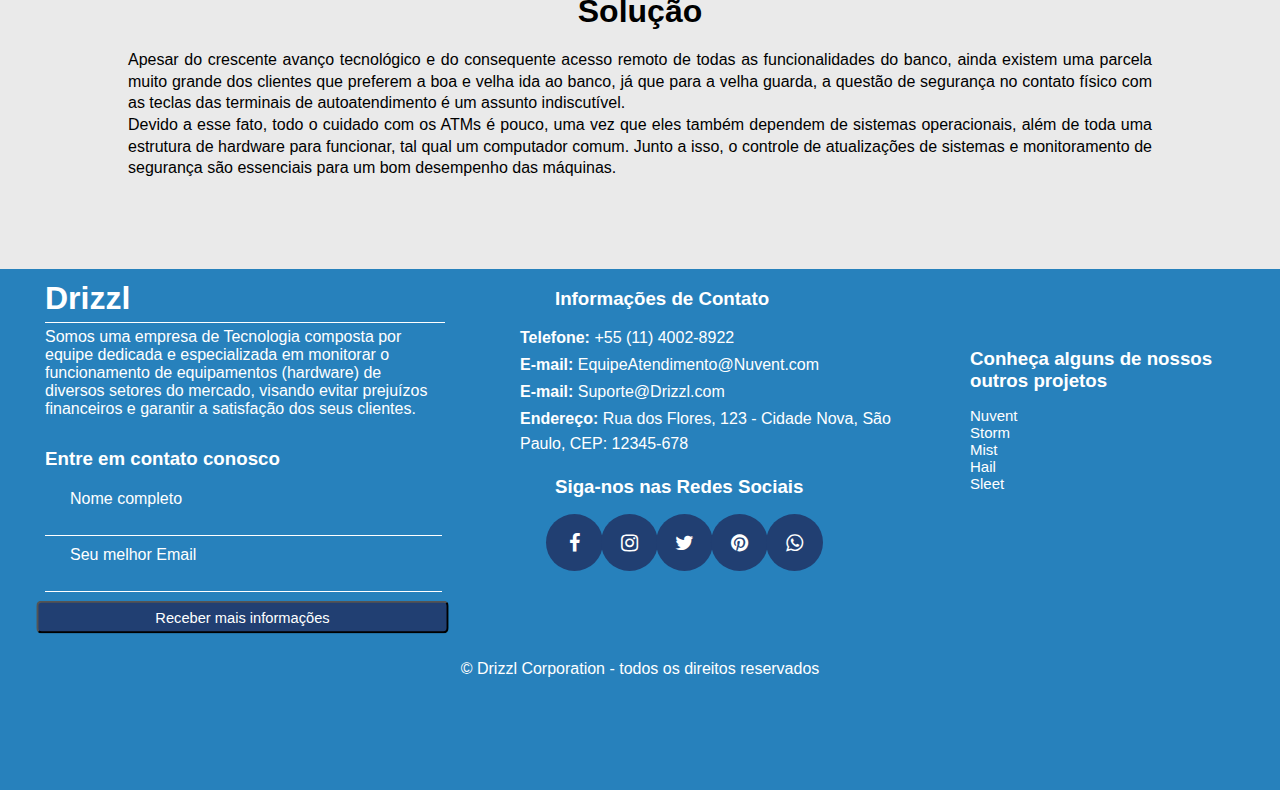
==== commit d8cdec44: "correção de um erro com o link de login" ====
--- a/index.html
+++ b/index.html
@@ -16,11 +16,13 @@
 				<img src="assets/logo-nuvent.png" alt="Logo" />
 				<h2>Nuvent</h2>
 			</div>
-			<ul>
-				<a href="#banner"><li>Início</li></a>
-				<a href="#sobre"><li>Sobre</li></a>
-				<a href="#solucao"><li>Solução</li></a>
-			</ul>
+			<div class="links">
+				<ul>
+					<a href="#banner"><li>Início</li></a>
+					<a href="#sobre"><li>Sobre</li></a>
+					<a href="#solucao"><li>Solução</li></a>
+				</ul>
+			</div>
 			<div class="loginCadastro">
 				<span>Cadastro</span>
 				<span><a href="login.html">Login</a></span>
--- a/style.css
+++ b/style.css
@@ -37,14 +37,14 @@
     border-radius: 4px;
 }
 
-a {
+.links a {
     margin: 0 10%;
     padding: 7%;
     transition: all 0.2s ease-in-out;
     text-align: center;
 }
 
-a:hover {
+.links a:hover {
     background-color: #213f72;
     border-radius: 5px;
     box-shadow: 0 0 3px black;
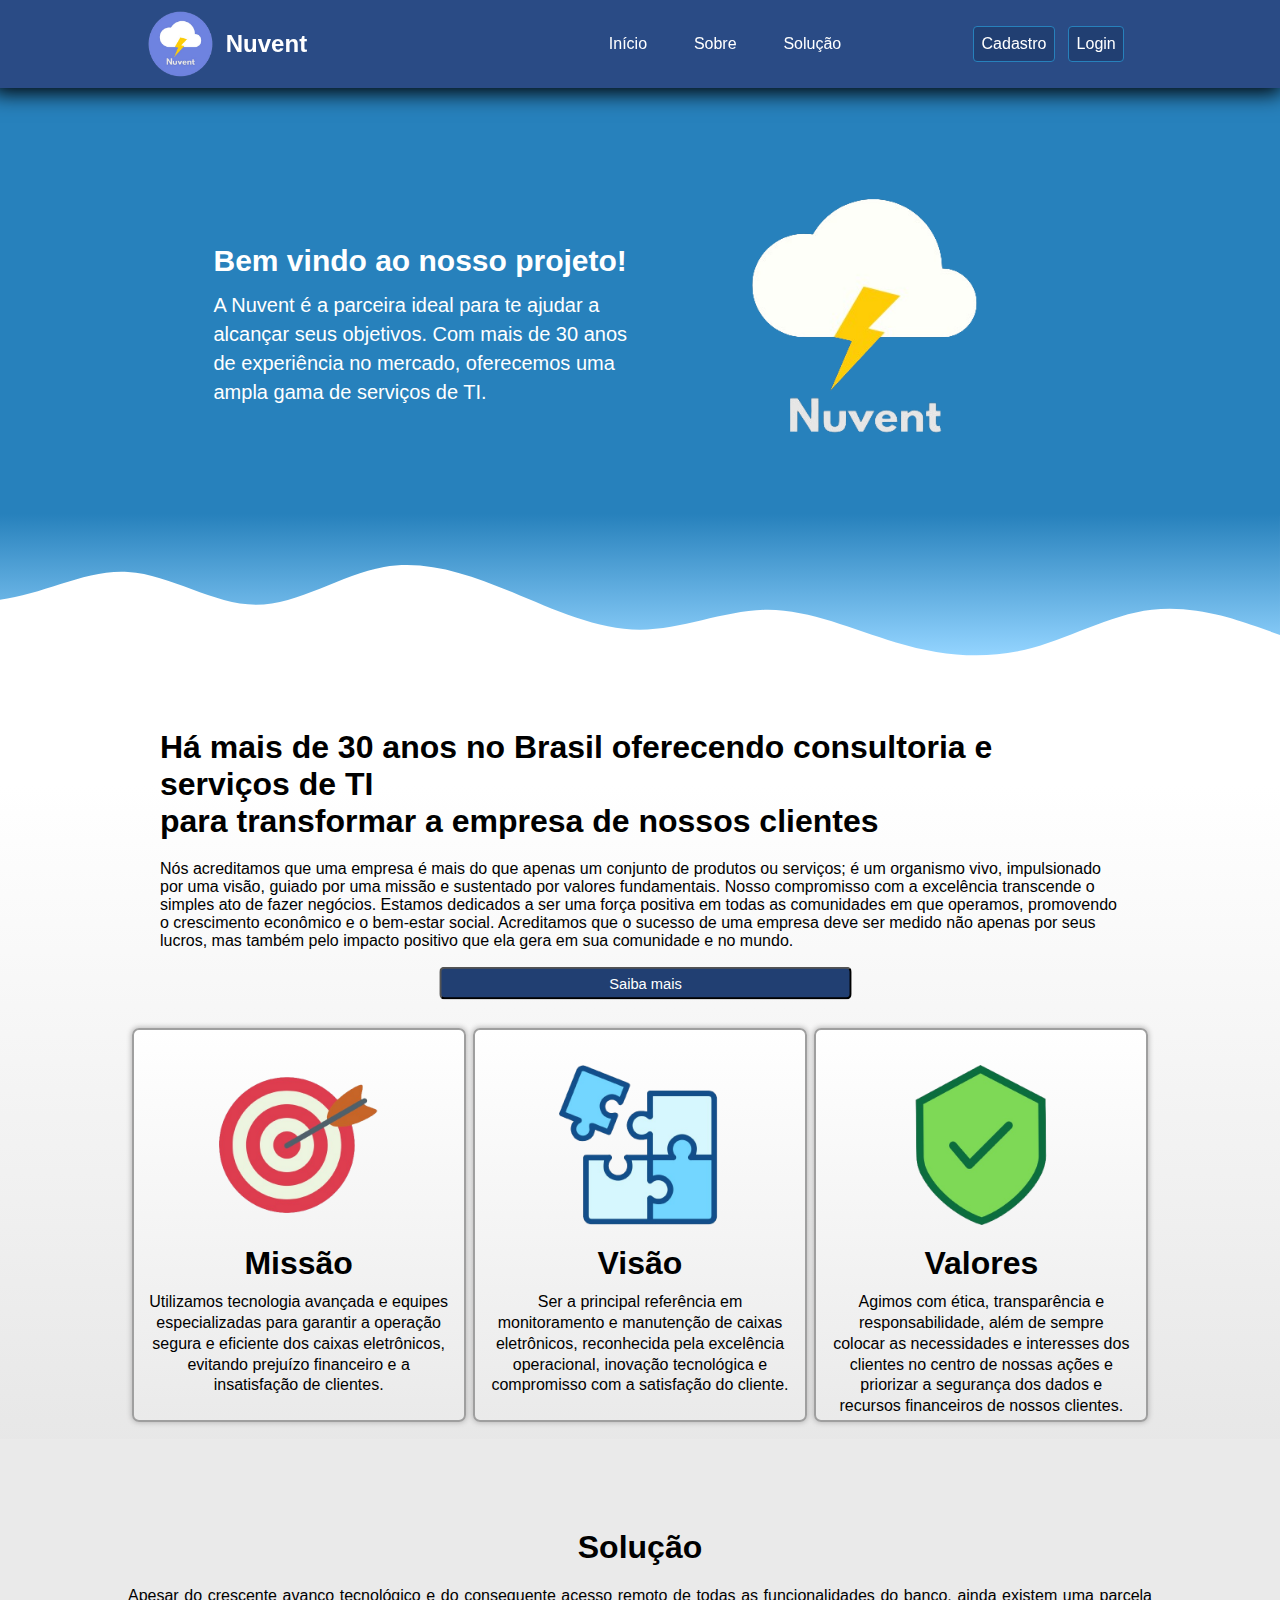
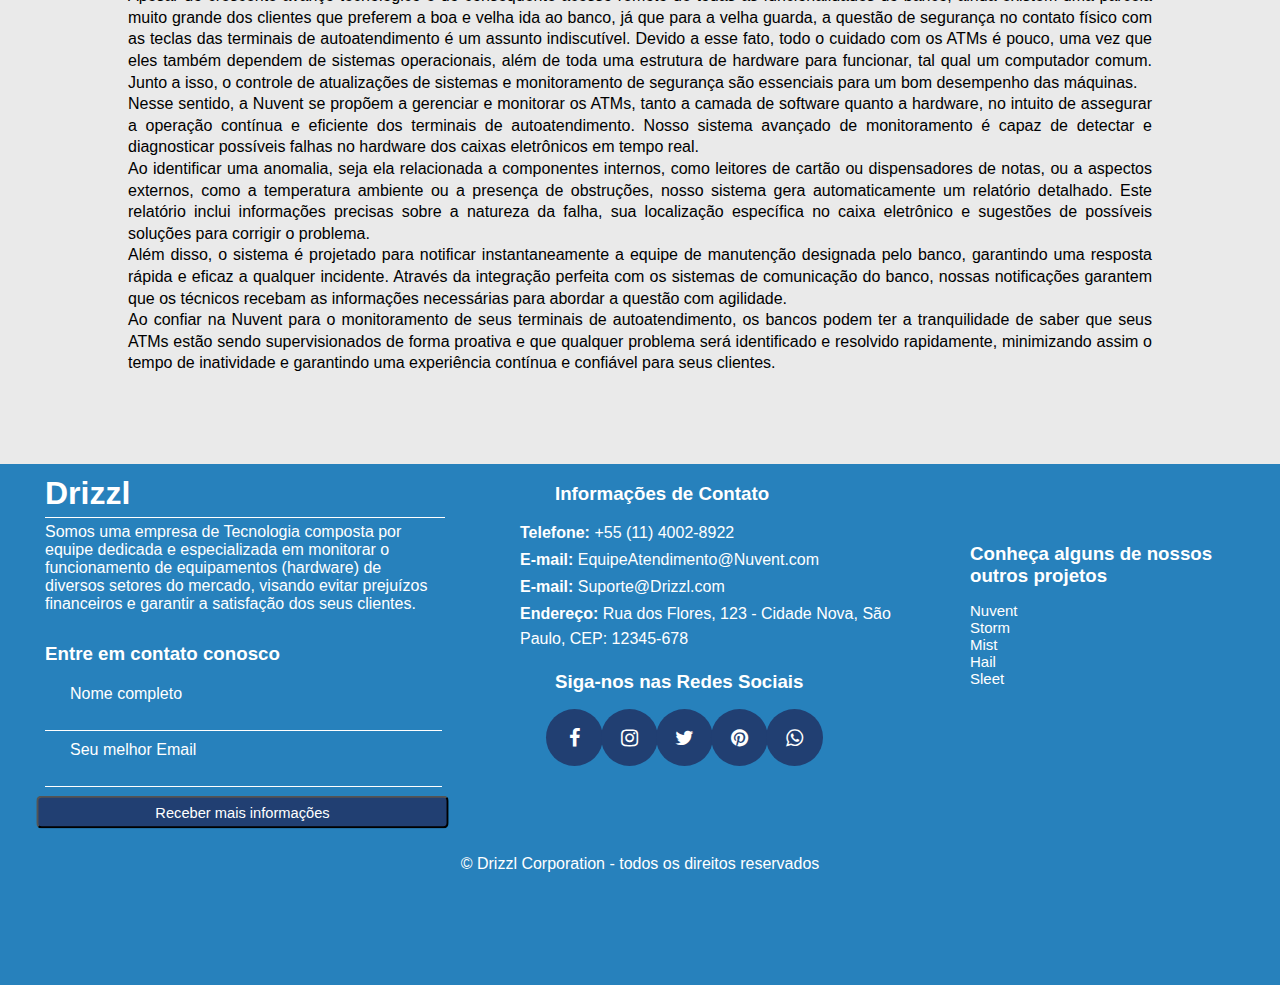
==== commit d2f50492: "inclusão de mais texto na area de solução" ====
--- a/index.html
+++ b/index.html
@@ -79,8 +79,16 @@
 
 			<div class="solucao">
 				<h1>Solução</h1>
-				<p>Apesar do crescente avanço tecnológico e do consequente acesso remoto de todas as funcionalidades do banco, ainda existem uma parcela muito grande dos clientes que preferem a boa e velha ida ao banco, já que para a velha guarda, a questão de segurança no contato físico com as teclas das terminais de autoatendimento  é um assunto indiscutível.</p>
-				<p>Devido a esse fato, todo o cuidado com os ATMs é pouco, uma vez que eles também dependem de sistemas operacionais, além de toda uma estrutura de hardware para funcionar, tal qual um computador comum. Junto a isso, o controle de atualizações de sistemas e monitoramento de segurança são essenciais para um bom desempenho das máquinas.</p>
+
+					<p>Apesar do crescente avanço tecnológico e do consequente acesso remoto de todas as funcionalidades do banco, ainda existem uma parcela muito grande dos clientes que preferem a boa e velha ida ao banco, já que para a velha guarda, a questão de segurança no contato físico com as teclas das terminais de autoatendimento  é um assunto indiscutível. Devido a esse fato, todo o cuidado com os ATMs é pouco, uma vez que eles também dependem de sistemas operacionais, além de toda uma estrutura de hardware para funcionar, tal qual um computador comum. Junto a isso, o controle de atualizações de sistemas e monitoramento de segurança são essenciais para um bom desempenho das máquinas.</p>
+
+					<p>Nesse sentido, a Nuvent se propõem a gerenciar e monitorar os ATMs, tanto a camada de software quanto a hardware, no intuito de assegurar a operação contínua e eficiente dos terminais de autoatendimento. Nosso sistema avançado de monitoramento é capaz de detectar e diagnosticar possíveis falhas no hardware dos caixas eletrônicos em tempo real.</p>
+
+					<p>Ao identificar uma anomalia, seja ela relacionada a componentes internos, como leitores de cartão ou dispensadores de notas, ou a aspectos externos, como a temperatura ambiente ou a presença de obstruções, nosso sistema gera automaticamente um relatório detalhado. Este relatório inclui informações precisas sobre a natureza da falha, sua localização específica no caixa eletrônico e sugestões de possíveis soluções para corrigir o problema.</p>
+					
+					<p>Além disso, o sistema é projetado para notificar instantaneamente a equipe de manutenção designada pelo banco, garantindo uma resposta rápida e eficaz a qualquer incidente. Através da integração perfeita com os sistemas de comunicação do banco, nossas notificações garantem que os técnicos recebam as informações necessárias para abordar a questão com agilidade.</p>
+					
+					<p>Ao confiar na Nuvent para o monitoramento de seus terminais de autoatendimento, os bancos podem ter a tranquilidade de saber que seus ATMs estão sendo supervisionados de forma proativa e que qualquer problema será identificado e resolvido rapidamente, minimizando assim o tempo de inatividade e garantindo uma experiência contínua e confiável para seus clientes.</p>
 			</div>
 		</section>
 
@@ -115,9 +123,7 @@
 						<p><b>Endereço:</b> Rua dos Flores, 123 - Cidade Nova, São Paulo, CEP: 12345-678</p>
 	
 						<h3>Siga-nos nas Redes Sociais</h3>
-							 <!--Insira este link entre as tags <head> do seu html p exibir os icones-->
-			
-								<!-- -->
+							 
 									<ul class="redes-sociais">
 								
 									<li><a href="link" target="_blank"><i class="fa fa-facebook"></i></a></li> 
--- a/style.css
+++ b/style.css
@@ -151,7 +151,7 @@
 .conteudo .sobre {
     display: flex;
     align-items: center;
-    justify-content: center;
+    justify-content: start;
     flex-direction: column;
     width: 100%;
     height: 800px;
@@ -159,6 +159,7 @@
     background: rgb(230,230,230);
     background: linear-gradient(0deg, rgba(230,230,230,0.9853992622439601) 0%, rgba(255,255,255,1) 85%);
     
+    margin-top: 0;
 }
 
 .conteudo .sobre .sobre_introducao{
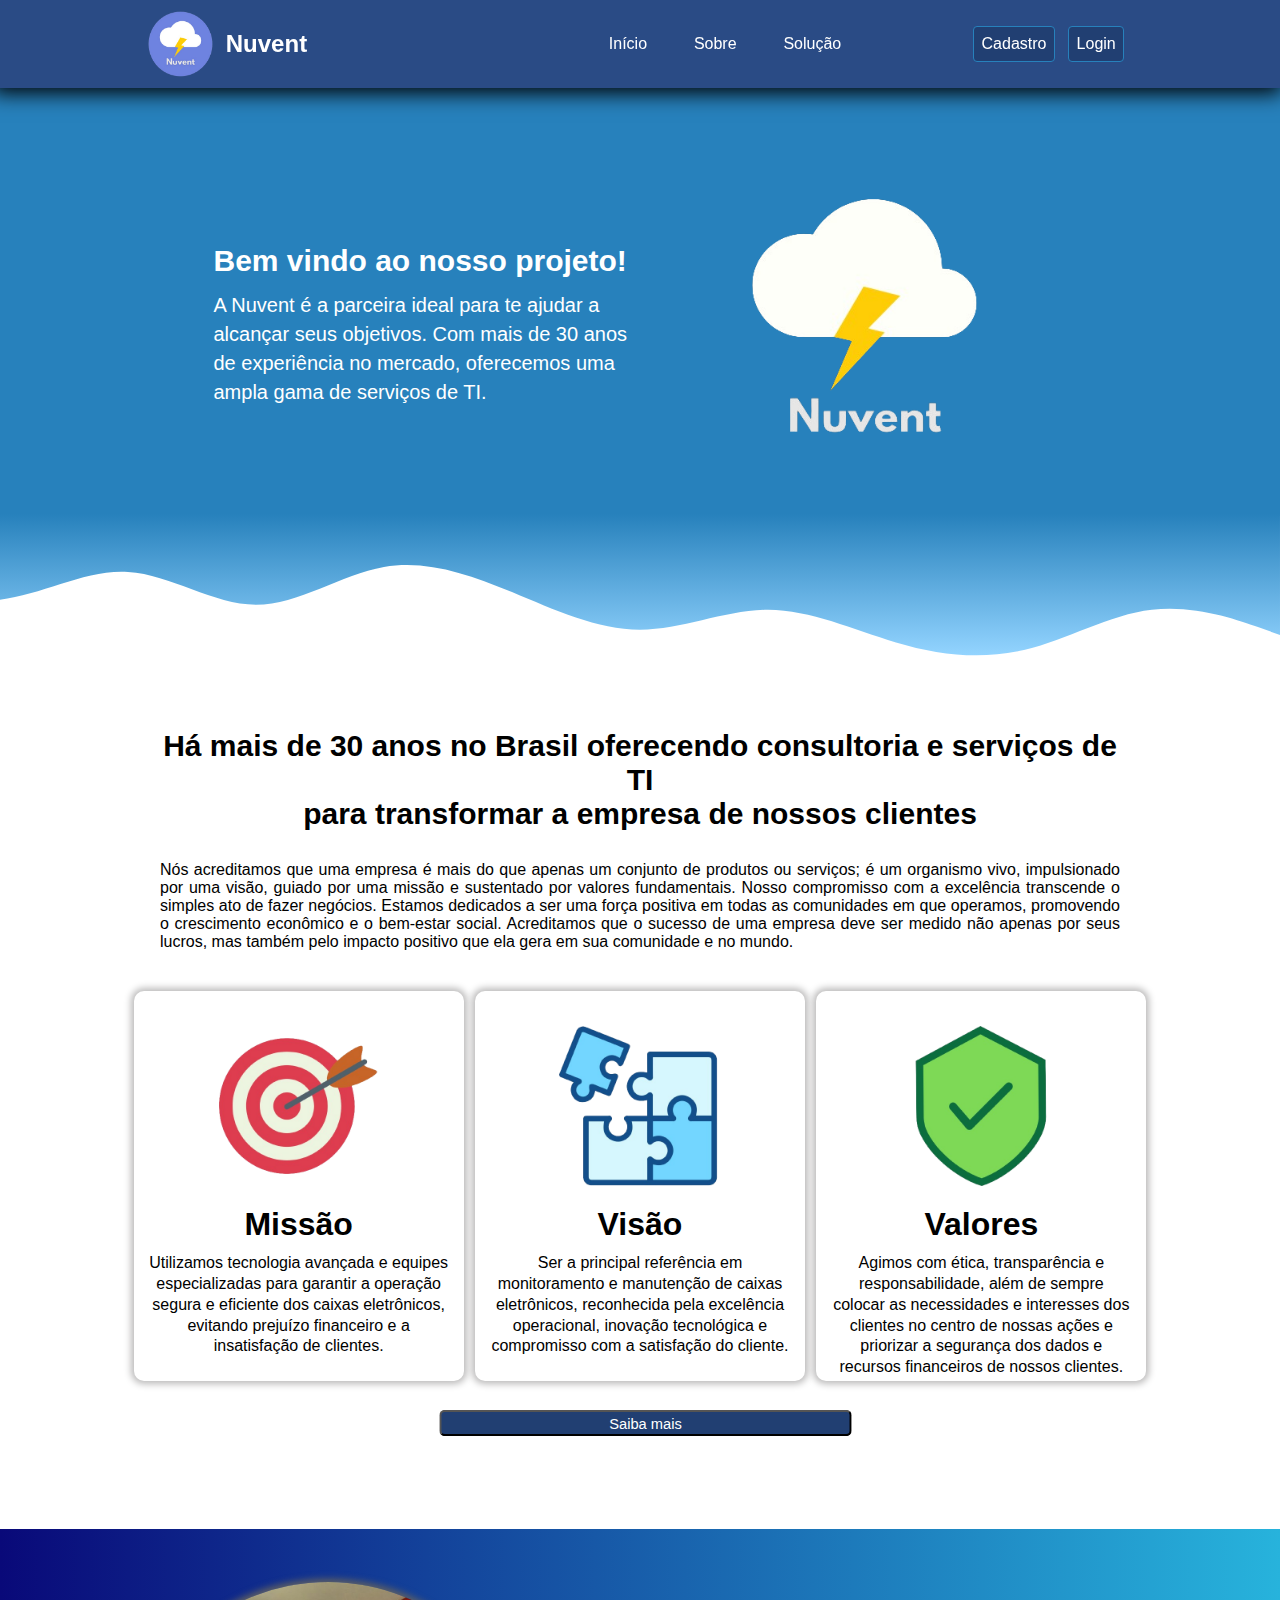
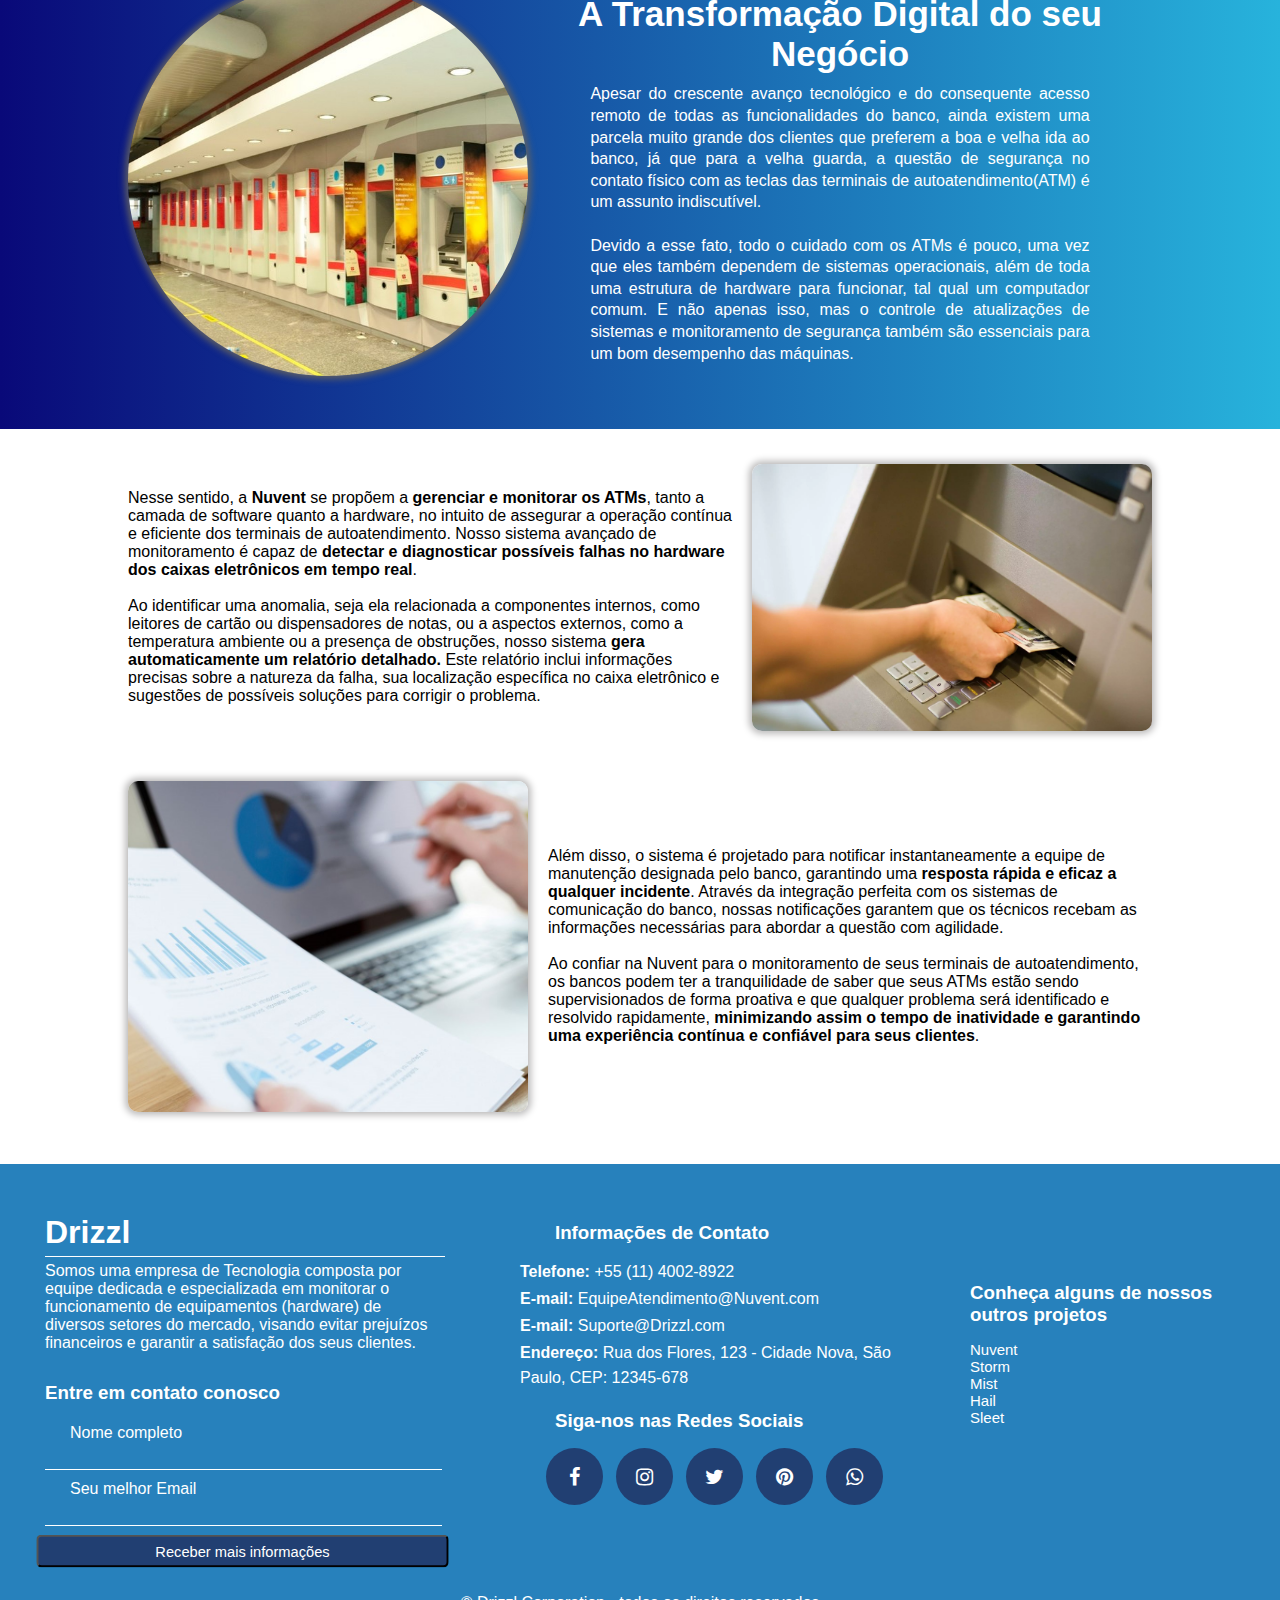
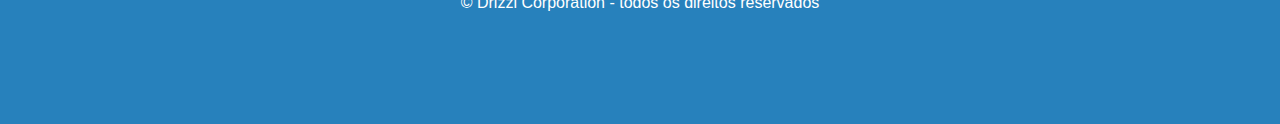
==== commit 6f85b6b1: "estilização da solução/problema no index" ====
--- a/index.html
+++ b/index.html
@@ -49,7 +49,7 @@
 					<h1 class="sobre_headline">Há mais de 30 anos no Brasil oferecendo consultoria e serviços de TI<br>para transformar a empresa de nossos clientes</h1>
 					<p class="sobre_descricao">Nós acreditamos que uma empresa é mais do que apenas um conjunto de produtos ou serviços; é um organismo vivo, impulsionado por uma visão, guiado por uma missão e sustentado por valores fundamentais. Nosso compromisso com a excelência transcende o simples ato de fazer negócios. Estamos dedicados a ser uma força positiva em todas as comunidades em que operamos, promovendo o crescimento econômico e o bem-estar social. Acreditamos que o sucesso de uma empresa deve ser medido não apenas por seus lucros, mas também pelo impacto positivo que ela gera em sua comunidade e no mundo.</p>
 
-					<button>Saiba mais</button>
+					
 					
 				</div>
 				
@@ -74,22 +74,44 @@
 					</div>
 				</div>
 				
+				<button>Saiba mais</button>
 			</div>
+			
+
+			<div class="problema">
+				
+
+				<span class="descricao_problema">
+					<img src="assets/caixasEetronicos.jpg" alt="">
+					<span>
+						<h1>A Transformação Digital do seu Negócio</h1>
+						<p>Apesar do crescente avanço tecnológico e do consequente acesso remoto de todas as funcionalidades do banco, ainda existem uma parcela muito grande dos clientes que preferem a boa e velha ida ao banco, já que para a velha guarda, a questão de segurança no contato físico com as teclas das terminais de autoatendimento(ATM) é um assunto indiscutível. <br><br>Devido a esse fato, todo o cuidado com os ATMs é pouco, uma vez que eles também dependem de sistemas operacionais, além de toda uma estrutura de hardware para funcionar, tal qual um computador comum. E não apenas isso, mas o controle de atualizações de sistemas e monitoramento de segurança também são essenciais para um bom desempenho das máquinas.</p>
+					</span>
+				</span>
+				
 			</div>
-
+			
 			<div class="solucao">
-				<h1>Solução</h1>
-
-					<p>Apesar do crescente avanço tecnológico e do consequente acesso remoto de todas as funcionalidades do banco, ainda existem uma parcela muito grande dos clientes que preferem a boa e velha ida ao banco, já que para a velha guarda, a questão de segurança no contato físico com as teclas das terminais de autoatendimento  é um assunto indiscutível. Devido a esse fato, todo o cuidado com os ATMs é pouco, uma vez que eles também dependem de sistemas operacionais, além de toda uma estrutura de hardware para funcionar, tal qual um computador comum. Junto a isso, o controle de atualizações de sistemas e monitoramento de segurança são essenciais para um bom desempenho das máquinas.</p>
-
-					<p>Nesse sentido, a Nuvent se propõem a gerenciar e monitorar os ATMs, tanto a camada de software quanto a hardware, no intuito de assegurar a operação contínua e eficiente dos terminais de autoatendimento. Nosso sistema avançado de monitoramento é capaz de detectar e diagnosticar possíveis falhas no hardware dos caixas eletrônicos em tempo real.</p>
-
-					<p>Ao identificar uma anomalia, seja ela relacionada a componentes internos, como leitores de cartão ou dispensadores de notas, ou a aspectos externos, como a temperatura ambiente ou a presença de obstruções, nosso sistema gera automaticamente um relatório detalhado. Este relatório inclui informações precisas sobre a natureza da falha, sua localização específica no caixa eletrônico e sugestões de possíveis soluções para corrigir o problema.</p>
+				<span class="primeiro_paragrafo_solucao">
+					<span>
+						<p>Nesse sentido, a <b>Nuvent</b> se propõem a <b>gerenciar e monitorar os ATMs</b>, tanto a camada de software quanto a hardware, no intuito de assegurar a operação contínua e eficiente dos terminais de autoatendimento. Nosso sistema avançado de monitoramento é capaz de <b>detectar e diagnosticar possíveis falhas no hardware dos caixas eletrônicos em tempo real</b>.</p>
+						<br>
+						<p>Ao identificar uma anomalia, seja ela relacionada a componentes internos, como leitores de cartão ou dispensadores de notas, ou a aspectos externos, como a temperatura ambiente ou a presença de obstruções, nosso sistema <b>gera automaticamente um relatório detalhado.</b> Este relatório inclui informações precisas sobre a natureza da falha, sua localização específica no caixa eletrônico e sugestões de possíveis soluções para corrigir o problema.</p>
+					</span>
+						<img src="assets/pessoaSacandoDinheiro.webp" alt="Pessoa Sacando Dinheiro">
+				</span>
 					
-					<p>Além disso, o sistema é projetado para notificar instantaneamente a equipe de manutenção designada pelo banco, garantindo uma resposta rápida e eficaz a qualquer incidente. Através da integração perfeita com os sistemas de comunicação do banco, nossas notificações garantem que os técnicos recebam as informações necessárias para abordar a questão com agilidade.</p>
+				<span class="segundo_paragrafo_solucao">
+					<img src="assets/relatorio.jpg" alt="">
+					<span>
+						<p>Além disso, o sistema é projetado para notificar instantaneamente a equipe de manutenção designada pelo banco, garantindo uma <b>resposta rápida e eficaz a qualquer incidente</b>. Através da integração perfeita com os sistemas de comunicação do banco, nossas notificações garantem que os técnicos recebam as informações necessárias para abordar a questão com agilidade.</p>
+						<br>
+						<p>Ao confiar na Nuvent para o monitoramento de seus terminais de autoatendimento, os bancos podem ter a tranquilidade de saber que seus ATMs estão sendo supervisionados de forma proativa e que qualquer problema será identificado e resolvido rapidamente, <b>minimizando assim o tempo de inatividade e garantindo uma experiência contínua e confiável para seus clientes</b>.</p>
+					</span>
+				</span>
 					
-					<p>Ao confiar na Nuvent para o monitoramento de seus terminais de autoatendimento, os bancos podem ter a tranquilidade de saber que seus ATMs estão sendo supervisionados de forma proativa e que qualquer problema será identificado e resolvido rapidamente, minimizando assim o tempo de inatividade e garantindo uma experiência contínua e confiável para seus clientes.</p>
 			</div>
+				
 		</section>
 
 		<section class="footer">
--- a/style.css
+++ b/style.css
@@ -8,6 +8,7 @@
     text-decoration: none;
     color: inherit;
 }
+
 
 /* Bloco Header - Início */
 
@@ -156,10 +157,10 @@
     width: 100%;
     height: 800px;
 
-    background: rgb(230,230,230);
+    /*background: rgb(230,230,230);
     background: linear-gradient(0deg, rgba(230,230,230,0.9853992622439601) 0%, rgba(255,255,255,1) 85%);
-    
-    margin-top: 0;
+    */
+    margin: 0;
 }
 
 .conteudo .sobre .sobre_introducao{
@@ -171,12 +172,18 @@
 }
 
 .conteudo .sobre .sobre_introducao p{
-    margin-top: 20px;
-    margin-bottom: 10px;
-}
-
-.conteudo .sobre .sobre_introducao button{
-    margin-top: 8px;
+    margin-top: 30px;
+    margin-bottom: 40px;
+    text-align: justify;
+}
+
+.sobre_headline{
+    text-align: center;
+    font-size: 30px;
+}
+
+.conteudo .sobre button{
+    margin-top: 30px;
     margin-bottom: 30px;
 }
 .conteudo .sobre_missao{
@@ -194,18 +201,18 @@
     align-items: center;
     justify-content: start;
     flex-direction: column;
-    border: solid rgb(159, 159, 159);
-    border-width: 2px;
-    border-radius: 7px;
+    /*border: solid rgb(159, 159, 159);
+    border-width: 2px;*/
+    border-radius: 10px;
     margin-top: 0;
-
+    margin-bottom: 0;
 
     width: 300px;
     height: 360px;
 
     padding: 15px;
-
-    box-shadow: #bbbaba 0px 0px 5px 1px;
+    background-color: #fff;
+    box-shadow: #bbbaba 0px 0px 7px 3px;
 }
 
 .conteudo .sobre #facaParte{
@@ -224,28 +231,96 @@
 }
 
 .conteudo .sobre .item {
-    background: rgb(255,255,255);
+   /* background: rgb(255,255,255);
     background: linear-gradient(180deg, rgba(255,255,255,1) 0%, rgb(234, 234, 234) 100%); 
-    
-}
-
-/* SOLUÇÃO */
-.solucao {
-    display: flex;
-    flex-direction: column;
-    justify-content: center;
-    align-items: center;
-    background-color: rgb(234, 234, 234);
+    */
+}
+
+/* PROBLEMA */
+.problema {
+    display: flex;
+    flex-direction: column;
+    justify-content: center;
+    align-items: center;
+    background: rgb(9,9,121);
+    background: linear-gradient(90deg, rgba(9,9,121,1) 0%, rgba(39,179,220,1) 100%);
+    object-fit: cover;
+    height: 500px;
+    width: 100%;
+    margin-top: 0;
+    color: #fff;
+    /*background-color: rgb(234, 234, 234);
     box-shadow: 0 0 0 90px rgb(234, 234, 234);
-}
-
-.solucao h1{
+    */
+}
+
+
+.problema .descricao_problema{
+    display: flex;
+    align-items: center;
+    justify-content: center;
+    flex-direction: row;
+    width: 80%;
+    margin: 0;
+}
+.problema .descricao_problema img{
+    width: 400px;
+    border-radius: 50%;
+    object-fit: cover;
+    box-shadow: #616161 0px 0px 7px 3px;
+}
+.problema .descricao_problema span h1{
+    font-size: 35px;
+}
+
+.problema h1{
     text-align: center;
     margin-bottom: 1.5%;
 }
 
-.solucao p {
+.problema p{
     text-align: justify;
     margin: 0 10%;
     line-height: 135%;
+}
+
+.solucao{
+    display: flex;
+    align-items: start;
+    justify-content: center;
+    flex-direction: column;
+    height: 600px;
+    width: 80%;
+    padding-top: 20px;
+}
+
+.solucao .primeiro_paragrafo_solucao img{
+    width: 400px;
+    object-fit: cover;
+    margin-left: 20px;
+    box-shadow: #bbbaba 0px 0px 7px 3px;
+    border-radius: 10px;
+}
+.solucao .primeiro_paragrafo_solucao {
+    display: flex;
+    flex-direction: row;
+    align-items: center;
+    justify-content: space-between;
+    margin-bottom: 50px;
+}
+
+.solucao .segundo_paragrafo_solucao img{
+    width: 400px;
+    object-fit: cover;
+    margin-right: 20px;
+    box-shadow: #bbbaba 0px 0px 7px 3px;
+    border-radius: 10px;
+}
+
+.solucao .segundo_paragrafo_solucao {
+    display: flex;
+    flex-direction: row;
+    align-items: center;
+    justify-content: space-between;
+    margin-bottom: 50px;
 }--- a/footer.css
+++ b/footer.css
@@ -142,7 +142,7 @@
   
     display: inline-block;
     padding: 0;
-    margin-right: -15px;
+    margin-right: 0px;
     margin-left: 20px;
   }
    
